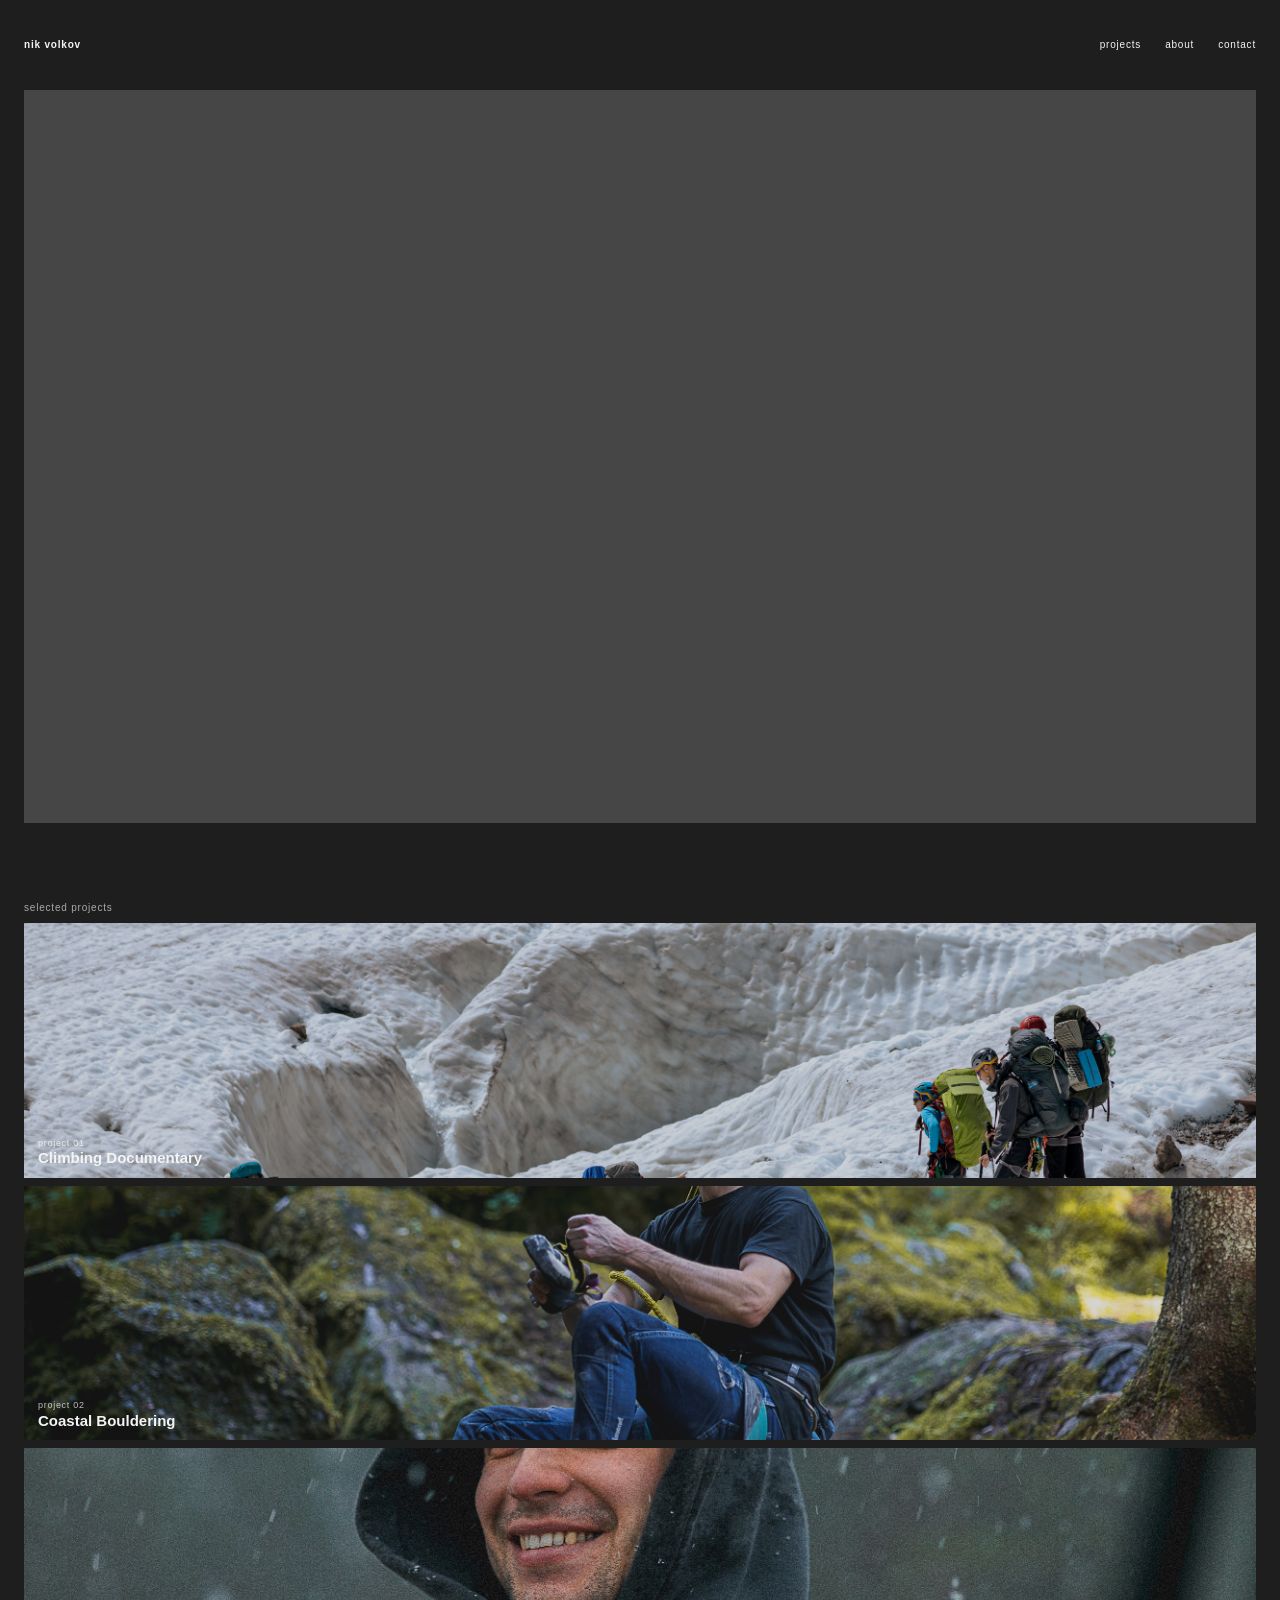
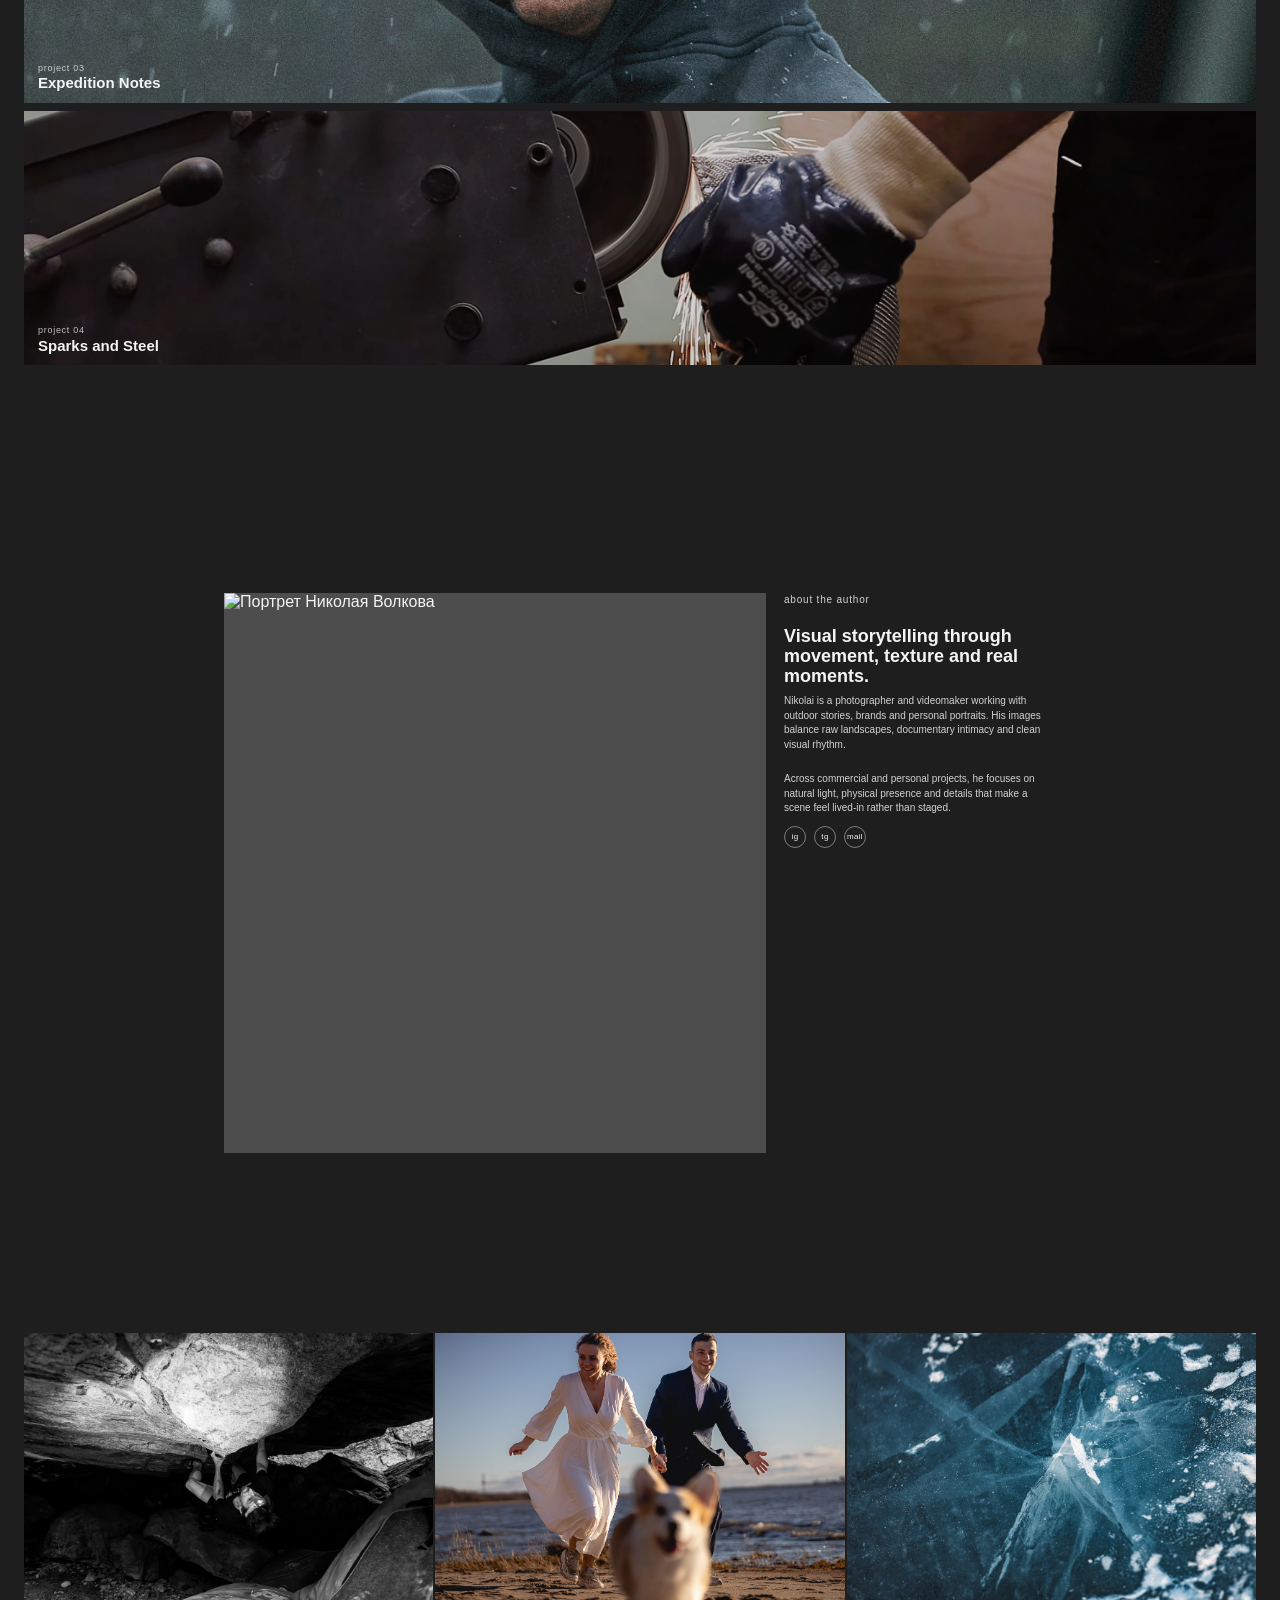
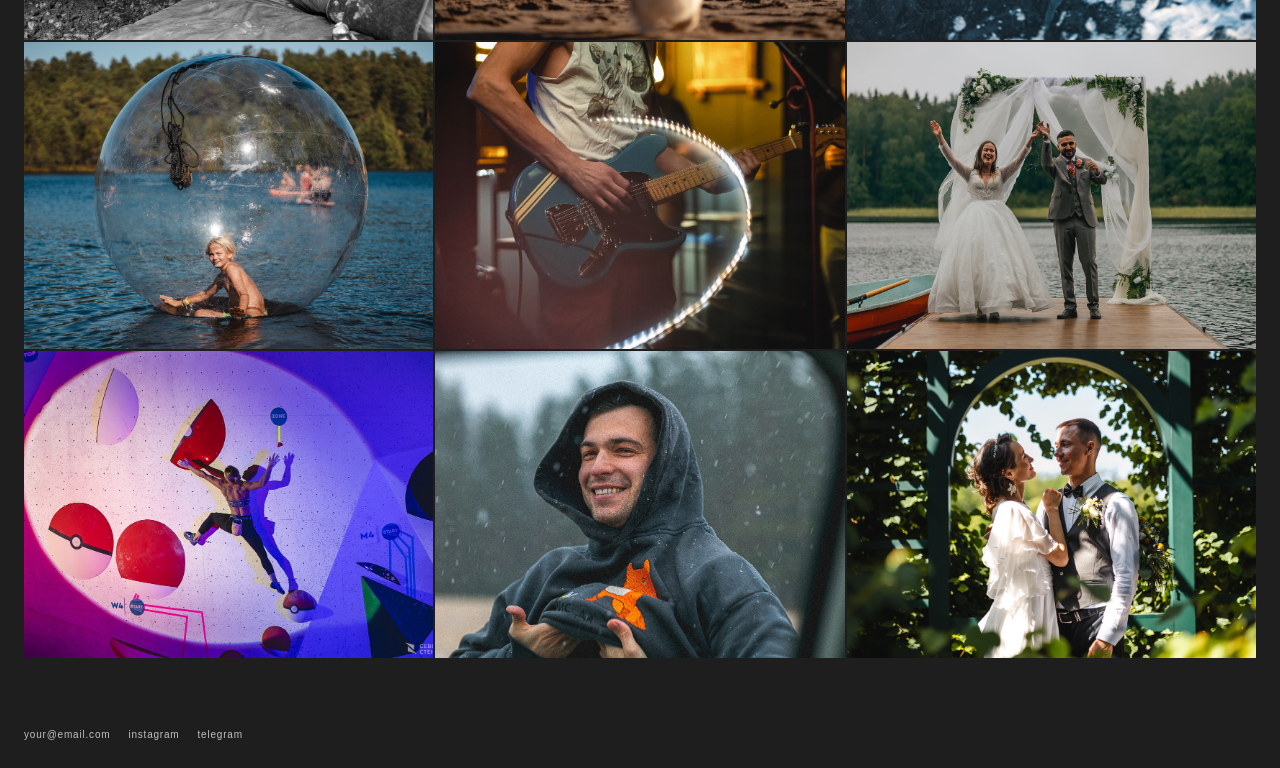
==== index.html @ 36e2b1c6 "new" ====
<!DOCTYPE html>
<html lang="ru">
<head>
  <meta charset="UTF-8">
  <meta name="viewport" content="width=device-width, initial-scale=1.0">
  <title>Nikolai Volkov Portfolio</title>
  <link rel="stylesheet" href="style.css">
</head>
<body class="home-page">
  <!--
    Шапка главной страницы.
    Здесь находится имя автора, которое работает как ссылка на текущую страницу,
    и простая навигация по основным секциям главной.
  -->
  <header class="site-header">
    <a class="brand" href="index.html">nik volkov</a>
    <nav class="site-nav" aria-label="Основная навигация">
      <a href="#projects">projects</a>
      <a href="#about">about</a>
      <a href="#contact">contact</a>
    </nav>
  </header>

  <!--
    Основной контент страницы.
    Эта страница повторяет композицию Portfolio 1 из макета Figma:
    большой вводный кадр, список проектов, блок about и нижняя сетка.
  -->
  <main class="page">
    <!--
      Верхний hero-блок.
      Это главный визуальный акцент страницы: большое изображение задаёт настроение
      и сразу показывает стиль автора без дополнительного текста.
    -->
    <section class="home-hero" aria-label="Главный кадр"> 
      <video class="home-hero__video" autoplay muted loop playsinline>
        <source src="video/hero/test-web.mp4" type="video/mp4">
        Ваш браузер не поддерживает видео в hero-блоке.
      </video>
    </section>

    <!--
      Секция с проектами.
      Каждая карточка здесь играет роль превью проекта и ведёт на отдельную страницу project.html,
      которая соответствует второму экрану Portfolio 2 в макете.
    -->
    <section id="projects" class="project-list" aria-label="Список проектов">
      <!-- Небольшая служебная подпись над списком карточек. -->
      <p class="section-label">selected projects</p>

      <!--
        Карточка проекта №1.
        Внутри: фоновое изображение, короткий технический номер проекта и его название.
      -->
      <a class="project-card" href="project.html">
        <img src="images/1E6A7254.jpg" alt="Climbing Documentary">
        <span class="project-card__meta">project 01</span>
        <span class="project-card__title">Climbing Documentary</span>
      </a>

      <!-- Карточка проекта №2. По структуре такая же, отличается только контентом. -->
      <a class="project-card" href="project.html">
        <img src="images/EOSR5092.jpg" alt="Coastal Bouldering">
        <span class="project-card__meta">project 02</span>
        <span class="project-card__title">Coastal Bouldering</span>
      </a>

      <!-- Карточка проекта №3. -->
      <a class="project-card" href="project.html">
        <img src="images/ZA8A2644.jpg" alt="Expedition Notes">
        <span class="project-card__meta">project 03</span>
        <span class="project-card__title">Expedition Notes</span>
      </a>

      <!-- Карточка проекта №4. -->
      <a class="project-card" href="project.html">
        <img src="images/4.jpg" alt="Sparks and Steel">
        <span class="project-card__meta">project 04</span>
        <span class="project-card__title">Sparks and Steel</span>
      </a>
    </section>

    <!--
      Блок about.
      Здесь слева стоит фотография автора, а справа короткое текстовое описание:
      чем он занимается, какой у него визуальный подход и как можно с ним связаться.
    -->
    <section id="about" class="about-preview">
      <!-- Левая колонка about-блока: портрет автора. -->
      <div class="about-preview__media">
        <img src="images/figma-about.png" alt="Портрет Николая Волкова">
      </div>

      <!-- Правая колонка about-блока: подпись, заголовок, описание и соцссылки. -->
      <div class="about-preview__copy">
        <!-- Маленькая поясняющая подпись над текстом. -->
        <p class="section-label">about the author</p>

        <!-- Основной заголовок блока about. -->
        <h1>Visual storytelling through movement, texture and real moments.</h1>

        <!-- Первый абзац: коротко объясняет специализацию автора. -->
        <p>
          Nikolai is a photographer and videomaker working with outdoor stories,
          brands and personal portraits. His images balance raw landscapes,
          documentary intimacy and clean visual rhythm.
        </p>

        <!-- Второй абзац: раскрывает авторский подход и визуальный характер работ. -->
        <p>
          Across commercial and personal projects, he focuses on natural light,
          physical presence and details that make a scene feel lived-in rather
          than staged.
        </p>

        <!--
          Социальные ссылки.
          Сейчас это компактные кнопки-заглушки, которые можно позже заменить
          на реальные ссылки Instagram, Telegram и почты.
        -->
        <div class="social-links" aria-label="Социальные ссылки">
          <a href="#" aria-label="Instagram">ig</a>
          <a href="#" aria-label="Telegram">tg</a>
          <a href="mailto:your@email.com" aria-label="Email">mail</a>
        </div>
      </div>
    </section>

    <!--
      Нижняя серая сетка-плейсхолдер.
      Она повторяет декоративный блок из макета Portfolio 1.
      Сейчас внутри пустые ячейки, но позже сюда можно поставить реальные работы,
      превью кейсов или любую дополнительную галерею.
    -->
    <section class="placeholder-grid placeholder-grid--home" aria-label="Галерея-заглушка">
      <!-- Внутрь девяти ячеек подставлены случайно выбранные фото из папки photo. -->
      <div class="placeholder-card"><img src="photo/3.jpg" alt="Работа 3"></div>
      <div class="placeholder-card"><img src="photo/7.jpg" alt="Работа 7"></div>
      <div class="placeholder-card"><img src="photo/9.jpg" alt="Работа 9"></div>
      <div class="placeholder-card"><img src="photo/12.jpg" alt="Работа 12"></div>
      <div class="placeholder-card"><img src="photo/14.jpg" alt="Работа 14"></div>
      <div class="placeholder-card"><img src="photo/16.jpg" alt="Работа 16"></div>
      <div class="placeholder-card"><img src="photo/20.jpg" alt="Работа 20"></div>
      <div class="placeholder-card"><img src="photo/22.jpg" alt="Работа 22"></div>
      <div class="placeholder-card"><img src="photo/24.jpg" alt="Работа 24"></div>
    </section>
  </main>

  <!--
    Футер страницы.
    Внизу дублируются контакты, чтобы до них было легко добраться в конце страницы.
  -->
  <footer id="contact" class="site-footer">
    <a href="mailto:your@email.com">your@email.com</a>
    <a href="#">instagram</a>
    <a href="#">telegram</a>
  </footer>
</body>
</html>
---- style.css ----
/* Базовый сброс: единое поведение отступов и размеров на всей странице. */
* {
  margin: 0;
  padding: 0;
  box-sizing: border-box;
}

/* Плавный скролл для внутренних ссылок в навигации. */
html {
  scroll-behavior: smooth;
}

/* Общий фон и базовая типографика, близкие к тёмному макету из Figma. */
body {
  min-height: 100vh;
  background: #1e1e1e;
  color: #f4f4f4;
  font-family: Arial, Helvetica, sans-serif;
}

/* Ссылки по умолчанию не меняют цвет относительно окружения. */
a {
  color: inherit;
  text-decoration: none;
}

/* Изображения и видео ведут себя как блоки и не вылезают из контейнеров. */
img,
video {
  display: block;
  width: 100%;
  max-width: 100%;
}

/* 
  Базовые внешние контейнеры сайта.
  Эти селекторы задают ширину и позиционирование для шапки, основного контента и футера.
  Сейчас им разрешено занимать всю ширину окна (`width: 100%`), поэтому сами по себе
  они уже не ограничивают страницу по ширине.
*/
.site-header,
.page,
.site-footer {
  width: 100%;
  margin: 0;
}

/* Верхняя шапка с компактной навигацией. */
.site-header {
  display: flex;
  align-items: center;
  justify-content: space-between;
  padding: 40px 24px 0; /* отступ сверху страницы - 1 */
}

/* Мелкая служебная типографика, как на макете. */
.brand,
.site-nav a,
.section-label,
.site-footer a {
  font-size: 10px;
  line-height: 1;
  letter-spacing: 0.08em;
  text-transform: lowercase;
}

/* Имя автора немного заметнее остальных подписей. */
.brand {
  font-weight: 700;
}

/* Горизонтальный ряд ссылок в шапке. */
.site-nav {
  display: flex;
  align-items: center;
  gap: 24px;
}

/* 
  Общий контейнер контента внутри страницы.
  Важно: здесь стоят боковые отступы `24px`, поэтому даже при ширине 100%
  содержимое никогда не будет касаться самого края экрана.
*/
.page {
  padding: 40px 24px 72px; /* отступ сверху страницы - 2 */
}

/* Служебные подписи разделов. */
.section-label {
  margin-bottom: 10px;
  color: rgba(255, 255, 255, 0.62);
}

/* 
  Ключевое ограничение главной страницы Portfolio 1.
  Этот блок делает композицию узкой и сдвинутой влево:
  - `max-width: 640px` не даёт контенту стать шире 640 пикселей;
  - `margin-left: 24px` оставляет фиксированный отступ слева;
  - `margin-right: auto` не даёт блоку центрироваться, а прижимает его к левому краю.
  Именно из-за этого правила изображения на главной не растягиваются на весь экран.
*/

/* 
  Верхний hero-блок главной страницы.
  Он не задаёт абсолютную ширину сам по себе, а просто занимает всю доступную ширину
  своего родителя `.home-page .page`. Поэтому если родитель узкий, то и hero тоже узкий.
*/
.home-hero {
  aspect-ratio: 1.68 / 1;
  overflow: hidden;
  background: #464646;
}

/* 
  Медиа внутри hero.
  `height: 100%` и `object-fit: cover` заставляют изображение или видео
  заполнить весь hero-блок без искажения пропорций.
*/
.home-hero img,
.home-hero__video {
  height: 100%;
  object-fit: cover;
}

/* Секция с карточками проектов. */
.project-list {
  margin-top: 80px; /*отступ перед проектами*/
}

/* 
  Карточка проекта в списке.
  Она также занимает всю доступную ширину родителя `.project-list`,
  но эта ширина снова ограничена контейнером `.home-page .page`.
*/
.project-card {
  position: relative;
  display: block;
  aspect-ratio: 2.42 / 0.5;
  overflow: hidden;
  background: #4d4d4d;
}

/* Расстояние между карточками повторяет плотный ритм макета. */
.project-card + .project-card {
  margin-top: 8px;
}

/* Кадр проекта слегка затемняется, чтобы подписи читались поверх. */
.project-card img {
  height: 100%;
  object-fit: cover;
  filter: brightness(0.84);
}

/* Небольшая служебная подпись в карточке. */
.project-card__meta {
  position: absolute;
  left: 14px;
  bottom: 30px;
  font-size: 9px;
  letter-spacing: 0.08em;
  text-transform: lowercase;
  color: rgba(255, 255, 255, 0.72);
}

/* Название проекта на карточке. */
.project-card__title {
  position: absolute;
  left: 14px;
  bottom: 12px;
  font-size: 15px;
  line-height: 1.05;
  font-weight: 700;
}

/* 
  About-блок на главной.
  Здесь ширина ограничена ещё сильнее: `width: min(100%, 470px)`.
  Это значит, что блок никогда не станет шире 470 пикселей, даже если экран большой.
*/
.about-preview {
  width: min(100%, 1470px);
  margin-top: 48px; /* отступ сверху */
  display: grid;
  grid-template-columns: 542px minmax(0, 1fr);
  gap: 18px;  /* отступ справа от фото */
  align-items: start;
  padding-top: 180px;
  padding-bottom: 180px;
  padding-left: 200px;
  padding-right: 200px;
}

/* Контейнер с портретом автора. */
.about-preview__media {
  width: 542px;
  height: 560px;
  object-fit: cover;
  aspect-ratio: 0.82 / 1;
  overflow: hidden;
  background: #4d4d4d;
}

/* Портрет автора внутри блока about. */
.about-preview__media img {
  height: 100%;
  object-fit: cover;
}

/* Правая колонка текста about. */
.about-preview__copy {
  display: grid;
  gap: 8px;
}

/* Основной заголовок на главной. */
.about-preview__copy h1,
.project-hero__title h1 {
  font-size: 18px;
  line-height: 1.12;
  font-weight: 700;
}

/* Обычный текст на главной и на странице проекта. */
.about-preview__copy p,
.project-hero__text p {
  font-size: 10px;
  line-height: 1.45;
  color: rgba(255, 255, 255, 0.8);
}

/* Отступ между соседними абзацами. */
.project-hero__text p + p,
.about-preview__copy p + p {
  margin-top: 12px;
}

/* Круглые ссылки на соцсети в about-блоке. */
.social-links {
  display: flex;
  gap: 8px;
  margin-top: 2px;
}

/* Внешний вид маленьких соцкнопок. */
.social-links a {
  width: 22px;
  height: 22px;
  border: 1px solid rgba(255, 255, 255, 0.42);
  border-radius: 50%;
  display: grid;
  place-items: center;
  font-size: 8px;
  letter-spacing: 0.04em;
}

/* Общая сетка серых плейсхолдеров. */
.placeholder-grid {
  display: grid;
  grid-template-columns: repeat(3, minmax(0, 1fr));
  gap: 2px;
}


/* 
  Сами карточки нижней сетки.
  Теперь у всех ячеек одна и та же пропорция, чтобы вставленные фото выглядели ровно и одинаково.
*/
.placeholder-card {
  aspect-ratio: 4 / 3;
  overflow: hidden;
  background: #6a6a6a;
}

/* 
  Фото внутри нижней сетки.
  Изображение полностью заполняет ячейку и подрезается одинаково во всех карточках.
*/
.placeholder-card img {
  width: 100%;
  height: 100%;
  object-fit: cover;
}

/* 
  Ограничение для второй страницы проекта.
  Здесь контент может быть шире, чем на главной, но всё равно не бесконечно широкий:
  максимум 1120 пикселей.
*/
.project-page .page {
  max-width: 1120px;
}

/* Ведущий блок проекта на второй странице. */
.project-hero {
  display: grid;
}

/* Широкий hero-кадр проекта. */
.project-hero__media {
  position: relative;
  aspect-ratio: 1.54 / 1;
  overflow: hidden;
  background: #4d4d4d;
}

/* Кадр проекта занимает весь контейнер. */
.project-hero__media img {
  height: 100%;
  object-fit: cover;
}

/* Кнопка play поверх кадра. */
.play-button {
  position: absolute;
  inset: 50% auto auto 50%;
  transform: translate(-50%, -50%);
  width: 58px;
  height: 58px;
  border: 1px solid rgba(255, 255, 255, 0.72);
  border-radius: 50%;
  background: rgba(0, 0, 0, 0.32);
  display: grid;
  place-items: center;
  cursor: pointer;
}

/* Иконка play рисуется CSS-границами. */
.play-icon {
  width: 0;
  height: 0;
  margin-left: 4px;
  border-top: 10px solid transparent;
  border-bottom: 10px solid transparent;
  border-left: 15px solid #fff;
}

/* Текстовый блок под изображением на странице проекта. */
.project-hero__copy {
  margin-top: 18px;
  display: grid;
  grid-template-columns: minmax(190px, 0.7fr) minmax(260px, 1fr);
  gap: 28px;
}

/* Мелкая подпись над названием проекта. */
.eyebrow {
  margin-bottom: 6px;
  font-size: 9px;
  line-height: 1.3;
  color: rgba(255, 255, 255, 0.62);
}

/* Нижняя сетка на странице проекта повторяет правый экран из макета. */
.placeholder-grid--project {
  margin-top: 78px;
}

/* Футер с контактами. */
.site-footer {
  padding: 0 24px 28px;
  display: flex;
  gap: 18px;
  justify-content: flex-start;
  color: rgba(255, 255, 255, 0.72);
}

/* Планшетная адаптация: делаем главную и project более вертикальными. */
@media (max-width: 900px) {
  .home-page .page,
  .project-page .page {
    max-width: none;
    margin-left: auto;
  }

  .about-preview,
  .project-hero__copy {
    grid-template-columns: 1fr;
    width: 100%;
  }
}

/* Мобильная адаптация: компактная шапка и более простые сетки. */
@media (max-width: 640px) {
  .site-header {
    flex-direction: column;
    align-items: flex-start;
    gap: 14px;
  }

  .site-nav {
    flex-wrap: wrap;
    gap: 12px 18px;
  }

  .page {
    padding-top: 20px;
  }

  .placeholder-grid {
    grid-template-columns: repeat(2, minmax(0, 1fr));
  }

  .site-footer {
    flex-wrap: wrap;
  }
}
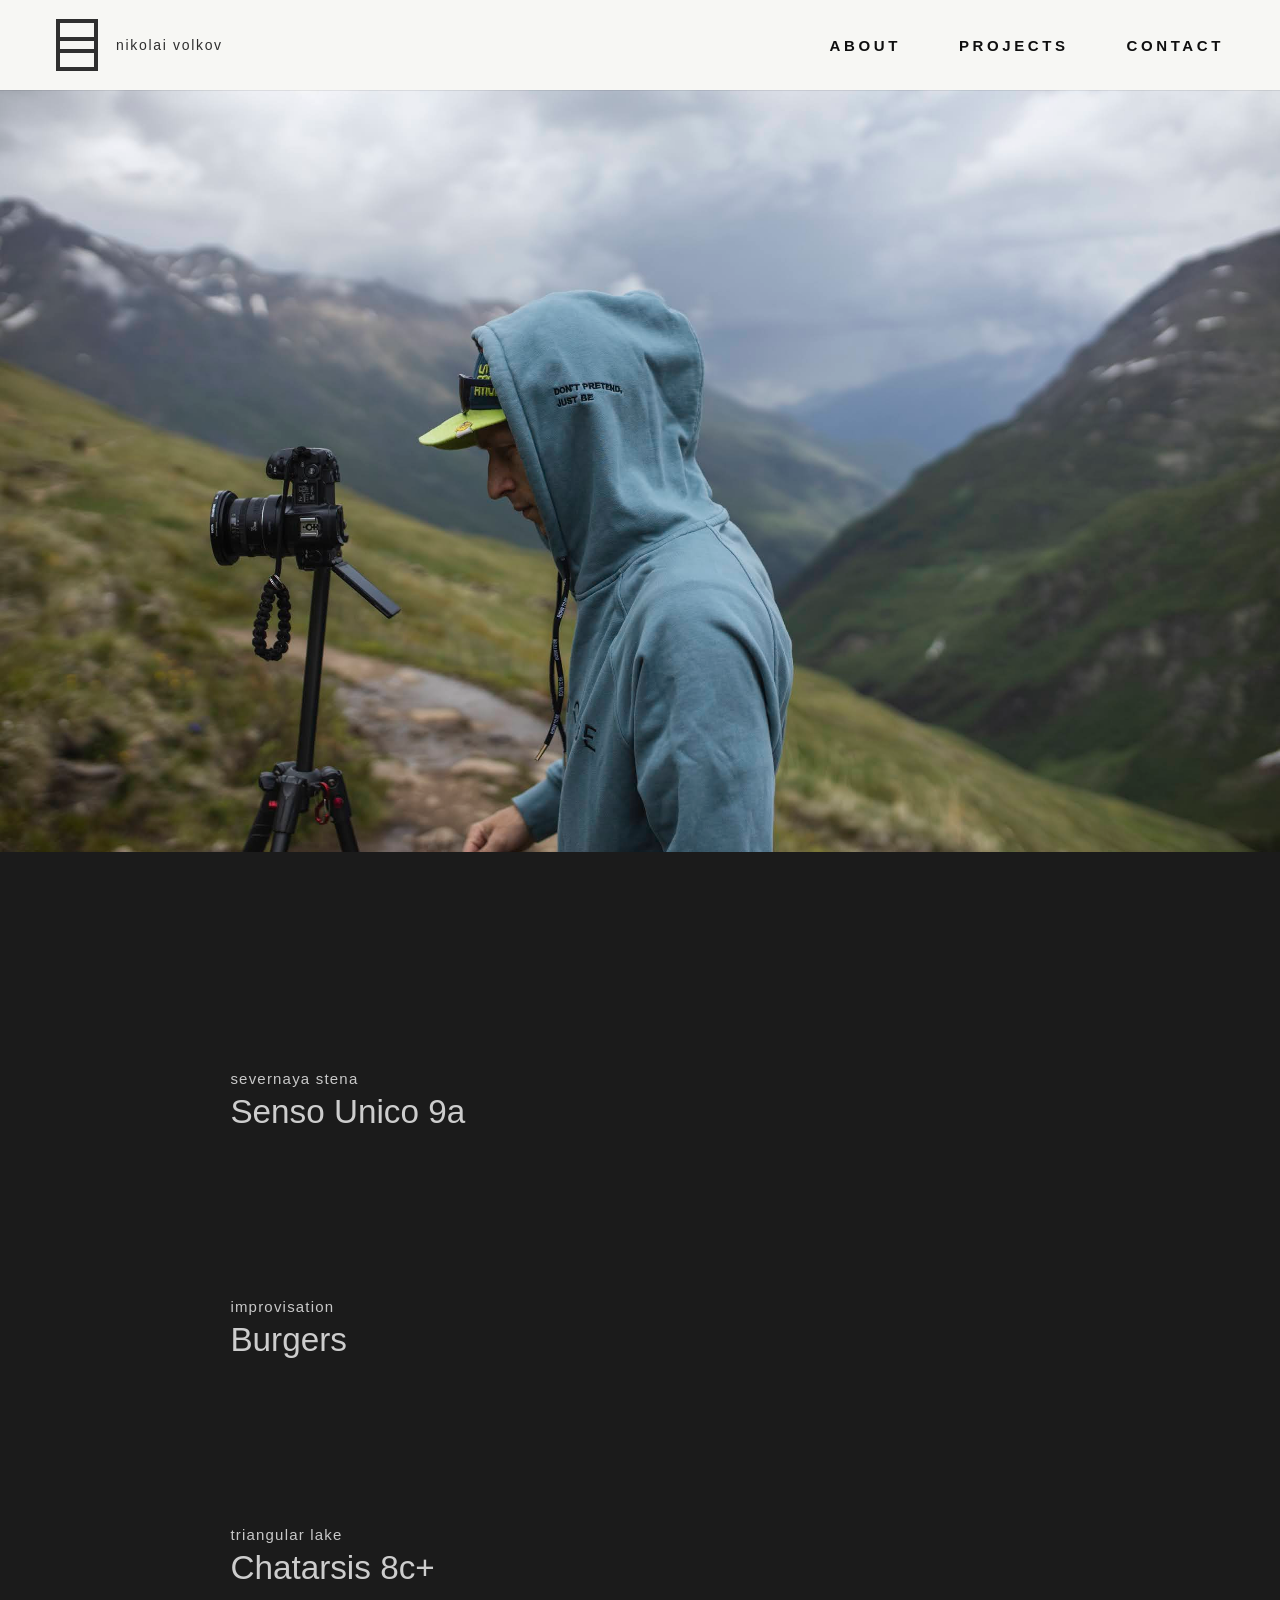
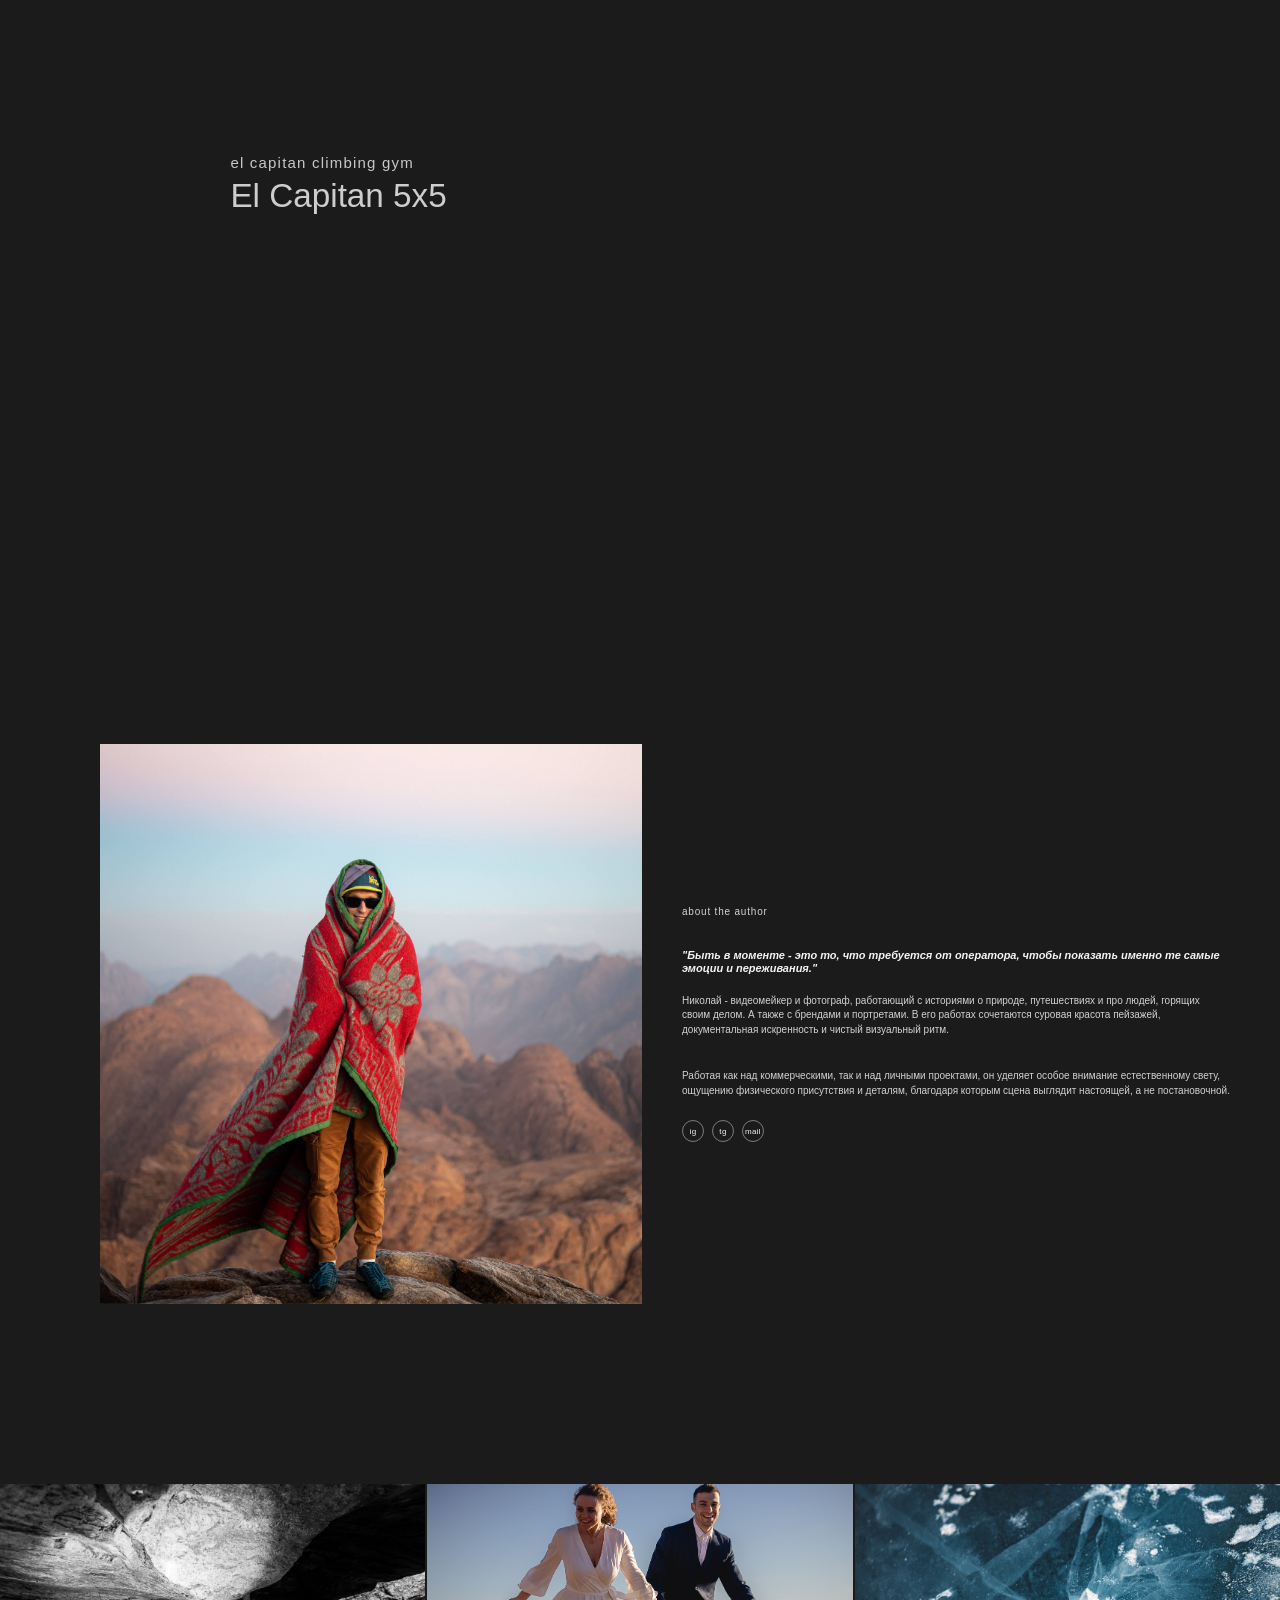
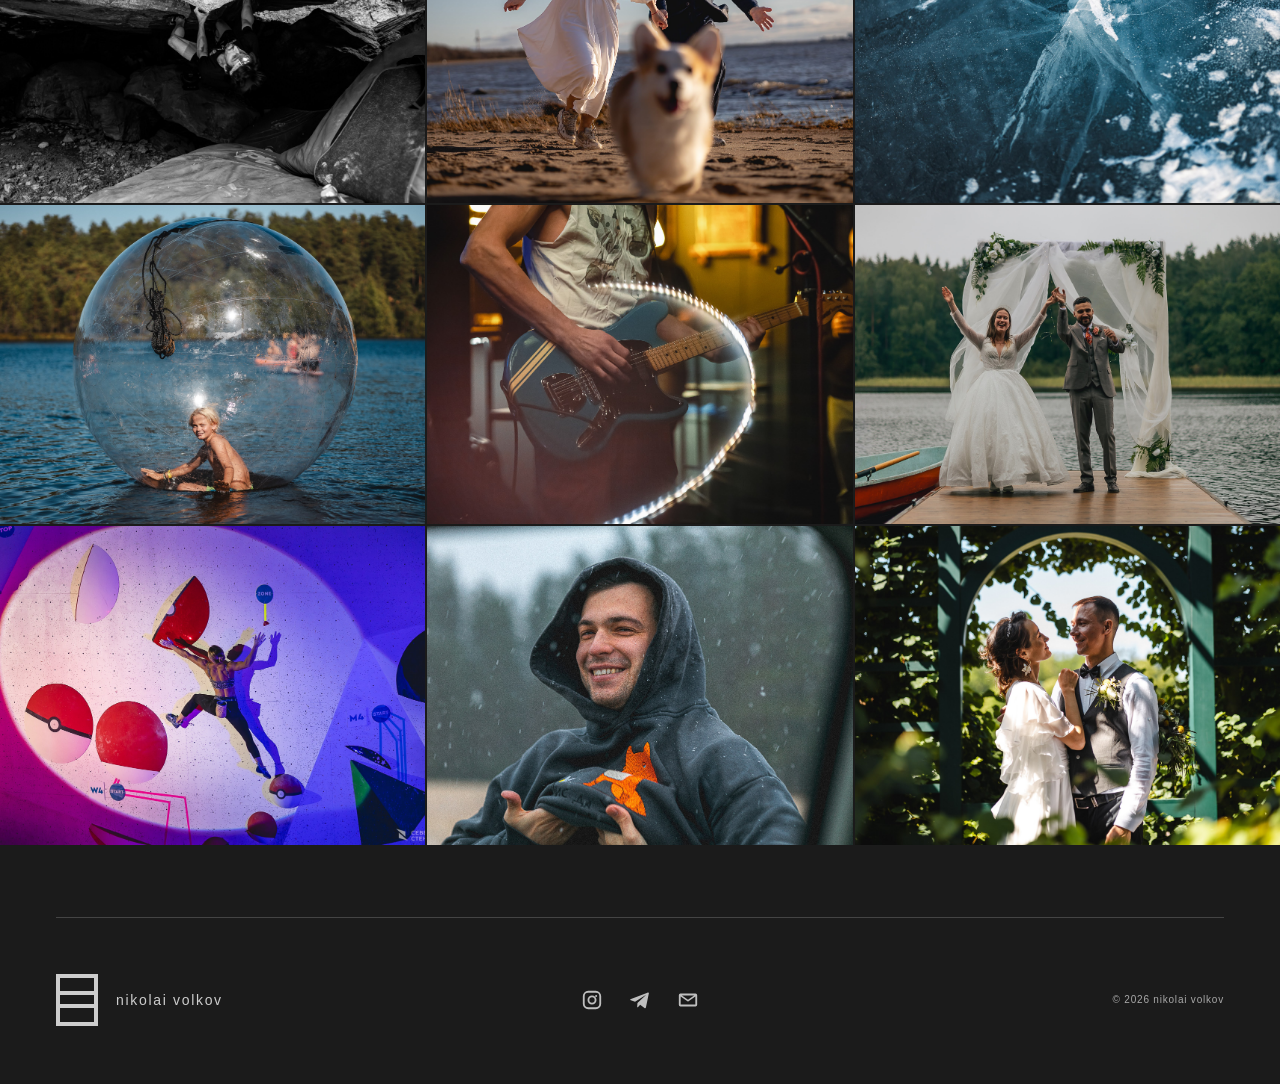
==== commit e9b7415c: "Set index as homepage" ====
--- a/index.html
+++ b/index.html
@@ -13,10 +13,10 @@
     и простая навигация по основным секциям главной.
   -->
   <header class="site-header">
-    <a class="brand" href="index.html">nik volkov</a>
-    <nav class="site-nav" aria-label="Основная навигация">
+    <a class="brand" href="home-page.html">nikolai volkov</a>
+    <nav class="site-nav" aria-label=" навигация">
+      <a href="#about">about</a>
       <a href="#projects">projects</a>
-      <a href="#about">about</a>
       <a href="#contact">contact</a>
     </nav>
   </header>
@@ -29,55 +29,18 @@
   <main class="page">
     <!--
       Верхний hero-блок.
-      Это главный визуальный акцент страницы: большое изображение задаёт настроение
-      и сразу показывает стиль автора без дополнительного текста.
-    -->
-    <section class="home-hero" aria-label="Главный кадр"> 
-      <video class="home-hero__video" autoplay muted loop playsinline>
-        <source src="video/hero/test-web.mp4" type="video/mp4">
-        Ваш браузер не поддерживает видео в hero-блоке.
-      </video>
+    -->
+    <section class="home-hero" aria-label="Главный кадр">
+      <img src="images/0N3A1905.jpg" alt="Главный кадр портфолио">
     </section>
 
     <!--
       Секция с проектами.
-      Каждая карточка здесь играет роль превью проекта и ведёт на отдельную страницу project.html,
-      которая соответствует второму экрану Portfolio 2 в макете.
-    -->
-    <section id="projects" class="project-list" aria-label="Список проектов">
-      <!-- Небольшая служебная подпись над списком карточек. -->
-      <p class="section-label">selected projects</p>
-
-      <!--
-        Карточка проекта №1.
-        Внутри: фоновое изображение, короткий технический номер проекта и его название.
-      -->
-      <a class="project-card" href="project.html">
-        <img src="images/1E6A7254.jpg" alt="Climbing Documentary">
-        <span class="project-card__meta">project 01</span>
-        <span class="project-card__title">Climbing Documentary</span>
-      </a>
-
-      <!-- Карточка проекта №2. По структуре такая же, отличается только контентом. -->
-      <a class="project-card" href="project.html">
-        <img src="images/EOSR5092.jpg" alt="Coastal Bouldering">
-        <span class="project-card__meta">project 02</span>
-        <span class="project-card__title">Coastal Bouldering</span>
-      </a>
-
-      <!-- Карточка проекта №3. -->
-      <a class="project-card" href="project.html">
-        <img src="images/ZA8A2644.jpg" alt="Expedition Notes">
-        <span class="project-card__meta">project 03</span>
-        <span class="project-card__title">Expedition Notes</span>
-      </a>
-
-      <!-- Карточка проекта №4. -->
-      <a class="project-card" href="project.html">
-        <img src="images/4.jpg" alt="Sparks and Steel">
-        <span class="project-card__meta">project 04</span>
-        <span class="project-card__title">Sparks and Steel</span>
-      </a>
+      Каждая карточка здесь играет роль превью проекта и ведёт на общий шаблон project-page.html
+      с нужным id проекта в адресе.
+    -->
+    <section id="projects" class="project-list" aria-label="Список проектов" data-projects-scroll>
+      <div class="project-backdrops" aria-hidden="true" data-project-backdrops></div>
     </section>
 
     <!--
@@ -97,20 +60,19 @@
         <p class="section-label">about the author</p>
 
         <!-- Основной заголовок блока about. -->
-        <h1>Visual storytelling through movement, texture and real moments.</h1>
+        <h1>"Быть в моменте - это то, что требуется от оператора, чтобы показать именно те самые эмоции и переживания." </h1>
 
         <!-- Первый абзац: коротко объясняет специализацию автора. -->
         <p>
-          Nikolai is a photographer and videomaker working with outdoor stories,
-          brands and personal portraits. His images balance raw landscapes,
-          documentary intimacy and clean visual rhythm.
+          Николай - видеомейкер и фотограф, работающий с историями о природе, путешествиях и про людей, горящих своим делом. 
+          А также с брендами и портретами. 
+          В его работах сочетаются суровая красота пейзажей, документальная искренность и чистый визуальный ритм. 
         </p>
 
         <!-- Второй абзац: раскрывает авторский подход и визуальный характер работ. -->
         <p>
-          Across commercial and personal projects, he focuses on natural light,
-          physical presence and details that make a scene feel lived-in rather
-          than staged.
+          Работая как над коммерческими, так и над личными проектами, он уделяет особое внимание естественному свету, 
+          ощущению физического присутствия и деталям, благодаря которым сцена выглядит настоящей, а не постановочной.
         </p>
 
         <!--
@@ -119,9 +81,9 @@
           на реальные ссылки Instagram, Telegram и почты.
         -->
         <div class="social-links" aria-label="Социальные ссылки">
-          <a href="#" aria-label="Instagram">ig</a>
-          <a href="#" aria-label="Telegram">tg</a>
-          <a href="mailto:your@email.com" aria-label="Email">mail</a>
+          <a href="https://www.instagram.com/n.i.k.volkov?stkn=MWkydDV0azQ2YnQwbg%3D%3D&utm_source=qr" aria-label="Instagram">ig</a>
+          <a href="https://t.me/nk_volkov" aria-label="Telegram">tg</a>
+          <a href="mailto:electiomagna@gmail.com" aria-label="Email">mail</a>
         </div>
       </div>
     </section>
@@ -151,9 +113,107 @@
     Внизу дублируются контакты, чтобы до них было легко добраться в конце страницы.
   -->
   <footer id="contact" class="site-footer">
-    <a href="mailto:your@email.com">your@email.com</a>
-    <a href="#">instagram</a>
-    <a href="#">telegram</a>
+    <a class="footer-brand" href="home-page.html">nikolai volkov</a>
+    <nav class="footer-links" aria-label="Контакты">
+      <a href="https://www.instagram.com/n.i.k.volkov?stkn=MWkydDV0azQ2YnQwbg%3D%3D&utm_source=qr" aria-label="Instagram">
+        <svg viewBox="0 0 24 24" aria-hidden="true">
+          <path d="M7.8 2h8.4A5.8 5.8 0 0 1 22 7.8v8.4a5.8 5.8 0 0 1-5.8 5.8H7.8A5.8 5.8 0 0 1 2 16.2V7.8A5.8 5.8 0 0 1 7.8 2Zm0 2A3.8 3.8 0 0 0 4 7.8v8.4A3.8 3.8 0 0 0 7.8 20h8.4a3.8 3.8 0 0 0 3.8-3.8V7.8A3.8 3.8 0 0 0 16.2 4H7.8Zm8.7 2.5a1.1 1.1 0 1 1 0 2.2 1.1 1.1 0 0 1 0-2.2ZM12 7.1a4.9 4.9 0 1 1 0 9.8 4.9 4.9 0 0 1 0-9.8Zm0 2a2.9 2.9 0 1 0 0 5.8 2.9 2.9 0 0 0 0-5.8Z"/>
+        </svg>
+      </a>
+      <a href="https://t.me/nk_volkov" aria-label="Telegram">
+        <svg viewBox="0 0 24 24" aria-hidden="true">
+          <path d="M21.8 4.2 18.5 20c-.2 1-.8 1.2-1.6.8l-4.7-3.5-2.3 2.2c-.3.3-.5.5-1 .5l.3-4.8 8.8-8c.4-.3-.1-.5-.6-.2L6.6 13.8 2 12.4c-1-.3-1-1 .2-1.5L20.1 4c.8-.3 1.6.2 1.7.2Z"/>
+        </svg>
+      </a>
+      <a href="mailto:electiomagna@gmail.com" aria-label="Email">
+        <svg viewBox="0 0 24 24" aria-hidden="true">
+          <path d="M3.8 5h16.4A1.8 1.8 0 0 1 22 6.8v10.4a1.8 1.8 0 0 1-1.8 1.8H3.8A1.8 1.8 0 0 1 2 17.2V6.8A1.8 1.8 0 0 1 3.8 5Zm.2 3.2v8.6c0 .1.1.2.2.2h15.6c.1 0 .2-.1.2-.2V8.2l-7.4 5.2a1 1 0 0 1-1.2 0L4 8.2Zm1.3-1.2 6.7 4.7L18.7 7H5.3Z"/>
+        </svg>
+      </a>
+    </nav>
+    <p class="footer-copy">© 2026 nikolai volkov</p>
   </footer>
+
+  <script src="projects-data.js"></script>
+  <script>
+    (() => {
+      const projects = document.querySelector("[data-projects-scroll]");
+      if (!projects) return;
+
+      const backdropsContainer = projects.querySelector("[data-project-backdrops]");
+      const projectCards = portfolioProjects
+        .map((project) => `
+          <a class="project-card" href="project-page.html?id=${project.id}">
+            <img src="${project.preview}" alt="${project.title}">
+            <span class="project-card__meta">${project.meta}</span>
+            <span class="project-card__title">${project.title}</span>
+          </a>
+        `)
+        .join("");
+
+      backdropsContainer.innerHTML = portfolioProjects
+        .map((project) => `<img class="project-backdrop" src="${project.preview}" alt="">`)
+        .join("");
+      projects.insertAdjacentHTML("beforeend", projectCards);
+
+      const cards = [...projects.querySelectorAll(".project-card")];
+      const backdrops = [...projects.querySelectorAll(".project-backdrop")];
+      let activeIndex = -1;
+
+      const setActiveProject = (index) => {
+        if (index === activeIndex) return;
+        activeIndex = index;
+        cards.forEach((card, cardIndex) => {
+          card.classList.toggle("is-active", cardIndex === index);
+        });
+        backdrops.forEach((backdrop, backdropIndex) => {
+          backdrop.classList.toggle("is-active", backdropIndex === index);
+        });
+      };
+
+      const updateActiveProject = () => {
+        const sectionRect = projects.getBoundingClientRect();
+        const headerHeight = document.querySelector(".site-header")?.offsetHeight || 0;
+        const activationLine = headerHeight + (window.innerHeight - headerHeight) * 0.72;
+
+        projects.classList.toggle(
+          "is-in-view",
+          sectionRect.top <= activationLine && sectionRect.bottom >= headerHeight
+        );
+
+        let nearestIndex = -1;
+        let nearestDistance = Infinity;
+
+        cards.forEach((card, index) => {
+          const cardRect = card.getBoundingClientRect();
+          const cardCenter = cardRect.top + cardRect.height / 2;
+          const distance = Math.abs(cardCenter - activationLine);
+
+          if (distance < nearestDistance) {
+            nearestDistance = distance;
+            nearestIndex = index;
+          }
+        });
+
+        const firstCardRect = cards[0]?.getBoundingClientRect();
+        if (firstCardRect && firstCardRect.top > activationLine) {
+          nearestIndex = -1;
+        }
+
+        setActiveProject(nearestIndex);
+      };
+
+      cards.forEach((card, index) => {
+        card.addEventListener("mouseenter", () => setActiveProject(index));
+        card.addEventListener("focus", () => setActiveProject(index));
+        card.addEventListener("mouseleave", updateActiveProject);
+        card.addEventListener("blur", updateActiveProject);
+      });
+
+      updateActiveProject();
+      window.addEventListener("scroll", updateActiveProject, { passive: true });
+      window.addEventListener("resize", updateActiveProject);
+    })();
+  </script>
 </body>
 </html>
--- a/style.css
+++ b/style.css
@@ -10,12 +10,17 @@
   scroll-behavior: smooth;
 }
 
+:root {
+  --header-height: 90px;
+}
+
 /* Общий фон и базовая типографика, близкие к тёмному макету из Figma. */
 body {
   min-height: 100vh;
-  background: #1e1e1e;
+  padding-top: var(--header-height);
+  background: #1b1b1b;
   color: #f4f4f4;
-  font-family: Arial, Helvetica, sans-serif;
+  font-family: "Koulen", Arial, Helvetica, sans-serif;
 }
 
 /* Ссылки по умолчанию не меняют цвет относительно окружения. */
@@ -45,35 +50,79 @@
   margin: 0;
 }
 
-/* Верхняя шапка с компактной навигацией. */
+/* Фиксированная светлая шапка в стиле референса. */
 .site-header {
+  position: fixed;
+  top: 0;
+  left: 0;
+  z-index: 100;
   display: flex;
   align-items: center;
   justify-content: space-between;
-  padding: 40px 24px 0; /* отступ сверху страницы - 1 */
+  min-height: var(--header-height);
+  padding: 0 56px;
+  background: #f7f7f4;
+  color: #111111;
+  font-family: "Hey November", Arial, Helvetica, sans-serif;
+  box-shadow: 0 1px 0 rgba(0, 0, 0, 0.08);
 }
 
 /* Мелкая служебная типографика, как на макете. */
 .brand,
 .site-nav a,
 .section-label,
-.site-footer a {
+.site-footer a,
+.footer-copy {
   font-size: 10px;
   line-height: 1;
   letter-spacing: 0.08em;
   text-transform: lowercase;
 }
 
-/* Имя автора немного заметнее остальных подписей. */
+/* Имя автора на главное вверху слева. */
+.brand,
+.footer-brand {
+  display: inline-flex;
+  align-items: center;
+  gap: 18px;
+  font-size: 14px;
+  font-family: "Hey November", Arial, Helvetica, sans-serif;
+  font-weight: 400;
+  line-height: 1;
+  letter-spacing: 0.12em;
+  font-style: normal;
+  text-transform: lowercase;
+  margin-left: 0;
+}
+
 .brand {
-  font-weight: 700;
+  color: #2f2f2f;
+}
+
+.brand::before,
+.footer-brand::before {
+  content: "";
+  width: 34px;
+  height: 44px;
+  border: 4px solid currentColor;
+  background:
+    linear-gradient(currentColor, currentColor) 50% 34% / 100% 4px no-repeat,
+    linear-gradient(currentColor, currentColor) 50% 66% / 100% 4px no-repeat;
 }
 
 /* Горизонтальный ряд ссылок в шапке. */
 .site-nav {
   display: flex;
   align-items: center;
-  gap: 24px;
+  gap: 58px;
+}
+
+.site-nav a {
+  font-size: 15px;
+  font-weight: 800;
+  letter-spacing: 0.24em;
+  text-transform: uppercase; /* шрифт заглавными */
+  color: #0f0f0f;
 }
 
 /* 
@@ -82,7 +131,7 @@
   содержимое никогда не будет касаться самого края экрана.
 */
 .page {
-  padding: 40px 24px 72px; /* отступ сверху страницы - 2 */
+  padding: 0 0 72px;
 }
 
 /* Служебные подписи разделов. */
@@ -106,9 +155,11 @@
   своего родителя `.home-page .page`. Поэтому если родитель узкий, то и hero тоже узкий.
 */
 .home-hero {
+  position: relative;
+  z-index: 2;
   aspect-ratio: 1.68 / 1;
   overflow: hidden;
-  background: #464646;
+  background: #1b1b1b;
 }
 
 /* 
@@ -122,55 +173,158 @@
   object-fit: cover;
 }
 
-/* Секция с карточками проектов. */
+/* Секция с проектами в формате scroll-списка со sticky-кадрами. */
 .project-list {
-  margin-top: 80px; /*отступ перед проектами*/
-}
-
-/* 
-  Карточка проекта в списке.
-  Она также занимает всю доступную ширину родителя `.project-list`,
-  но эта ширина снова ограничена контейнером `.home-page .page`.
+  --project-text-offset: 200px;
+  --project-side-offset: clamp(110px, 18vw, 340px);
+  position: relative;
+  z-index: 1;
+  min-height: auto;
+  margin-top: 0px; /* отступ между hero и project*/
+  padding: var(--project-text-offset) 0 152px var(--project-side-offset);
+  overflow: visible;
+  background: #1b1b1b;
+  isolation: isolate;
+}
+
+.project-backdrops {
+  position: fixed;
+  top: var(--header-height);
+  left: 0;
+  width: 100vw;
+  height: calc(100vh - var(--header-height));
+  margin-left: 0;
+  margin-top: 0;
+  margin-bottom: 0;
+  overflow: hidden;
+  z-index: 0;
+  pointer-events: none;
+}
+
+.project-backdrop {
+  position: absolute;
+  inset: 0;
+  height: 100%;
+  object-fit: cover;
+  opacity: 0;
+  filter: brightness(0.68);
+  pointer-events: none;
+  transition: opacity 650ms ease;
+}
+
+.project-backdrop.is-active {
+  opacity: 0;
+}
+
+.project-list:has(> .project-card:nth-of-type(1):hover) .project-backdrop:nth-child(1),
+.project-list:has(> .project-card:nth-of-type(1):focus-visible) .project-backdrop:nth-child(1),
+.project-list:has(> .project-card:nth-of-type(2):hover) .project-backdrop:nth-child(2),
+.project-list:has(> .project-card:nth-of-type(2):focus-visible) .project-backdrop:nth-child(2),
+.project-list:has(> .project-card:nth-of-type(3):hover) .project-backdrop:nth-child(3),
+.project-list:has(> .project-card:nth-of-type(3):focus-visible) .project-backdrop:nth-child(3),
+.project-list:has(> .project-card:nth-of-type(4):hover) .project-backdrop:nth-child(4),
+.project-list:has(> .project-card:nth-of-type(4):focus-visible) .project-backdrop:nth-child(4) {
+  opacity: 1;
+}
+
+.project-list > .section-label {
+  position: relative;
+  margin-top: 54vh;
+  z-index: 2;
+}
+
+/* 
+  Проект в списке.
+  Сам текст остаётся кликабельным, а изображение меняется в sticky-слое по скроллу.
 */
 .project-card {
   position: relative;
   display: block;
-  aspect-ratio: 2.42 / 0.5;
-  overflow: hidden;
-  background: #4d4d4d;
-}
-
-/* Расстояние между карточками повторяет плотный ритм макета. */
+  width: 100vw;
+  margin-left: calc(-1 * var(--project-side-offset));
+  padding: 18px 0 150px var(--project-side-offset);
+  overflow: visible;
+  background: transparent;
+}
+
+.project-card::before {
+  content: "";
+  position: absolute;
+  inset: 0 0 -180px;
+  z-index: 1;
+}
+
+/* Расстояние между строками списка повторяет спокойный ритм референса. */
 .project-card + .project-card {
-  margin-top: 8px;
-}
-
-/* Кадр проекта слегка затемняется, чтобы подписи читались поверх. */
+  margin-top: 0;
+}
+
+/* Изображения внутри ссылок остаются в разметке, но фон теперь управляется sticky-слоем. */
 .project-card img {
-  height: 100%;
-  object-fit: cover;
-  filter: brightness(0.84);
-}
-
-/* Небольшая служебная подпись в карточке. */
+  display: none;
+}
+
+/* Небольшая служебная подпись над названием проекта. */
 .project-card__meta {
-  position: absolute;
-  left: 14px;
-  bottom: 30px;
-  font-size: 9px;
+  position: relative;
+  display: block;
+  margin-bottom: 8px;
+  font-size: 15px;
   letter-spacing: 0.08em;
   text-transform: lowercase;
-  color: rgba(255, 255, 255, 0.72);
-}
-
-/* Название проекта на карточке. */
+  color: rgba(255, 255, 255, 0.76);
+  transition: color 220ms ease, opacity 220ms ease;
+  z-index: 2;
+}
+
+/* Название проекта крупнее и смещено правее, как в референсе. */
 .project-card__title {
+  position: relative;
+  display: inline-block;
+  font-size: clamp(28px, 2.6vw, 55px);
+  line-height: 1.05;
+  font-weight: 400;
+  color: rgba(255, 255, 255, 0.78);
+  transition: color 220ms ease, opacity 220ms ease, font-weight 220ms ease;
+  z-index: 2;
+}
+
+.project-card__title::after {
+  content: "";
   position: absolute;
-  left: 14px;
-  bottom: 12px;
-  font-size: 15px;
-  line-height: 1.05;
+  left: 0;
+  right: 0;
+  bottom: -8px;
+  height: 2px;
+  background: currentColor;
+  transform: scaleX(0);
+  transform-origin: left;
+  transition: transform 260ms ease;
+}
+
+.project-card:hover .project-card__title,
+.project-card:focus-visible .project-card__title {
+  color: #ffffff;
+}
+
+.project-list:has(> .project-card.is-active) .project-card:not(.is-active) .project-card__meta,
+.project-list:has(> .project-card.is-active) .project-card:not(.is-active) .project-card__title {
+  opacity: 0.38;
+}
+
+.project-card.is-active .project-card__meta,
+.project-card.is-active .project-card__title {
+  opacity: 1;
+  color: #ffffff;
+}
+
+.project-card.is-active .project-card__title {
   font-weight: 700;
+}
+
+.project-card:hover .project-card__title::after,
+.project-card:focus-visible .project-card__title::after {
+  transform: scaleX(1);
 }
 
 /* 
@@ -183,12 +337,12 @@
   margin-top: 48px; /* отступ сверху */
   display: grid;
   grid-template-columns: 542px minmax(0, 1fr);
-  gap: 18px;  /* отступ справа от фото */
-  align-items: start;
+  gap: 40px;  /* отступ справа от фото */
+  align-items: center;
   padding-top: 180px;
   padding-bottom: 180px;
-  padding-left: 200px;
-  padding-right: 200px;
+  padding-left: 100px;
+  padding-right: 50px;
 }
 
 /* Контейнер с портретом автора. */
@@ -210,27 +364,25 @@
 /* Правая колонка текста about. */
 .about-preview__copy {
   display: grid;
-  gap: 8px;
+  gap: 20px;
 }
 
 /* Основной заголовок на главной. */
-.about-preview__copy h1,
-.project-hero__title h1 {
-  font-size: 18px;
+.about-preview__copy h1 {
+  font-size: 11px;
   line-height: 1.12;
   font-weight: 700;
-}
-
-/* Обычный текст на главной и на странице проекта. */
-.about-preview__copy p,
-.project-hero__text p {
+  font-style: italic;
+}
+
+/* Обычный текст на главной. */
+.about-preview__copy p {
   font-size: 10px;
   line-height: 1.45;
   color: rgba(255, 255, 255, 0.8);
 }
 
 /* Отступ между соседними абзацами. */
-.project-hero__text p + p,
 .about-preview__copy p + p {
   margin-top: 12px;
 }
@@ -282,87 +434,179 @@
   object-fit: cover;
 }
 
-/* 
-  Ограничение для второй страницы проекта.
-  Здесь контент может быть шире, чем на главной, но всё равно не бесконечно широкий:
-  максимум 1120 пикселей.
-*/
+/* Вторая страница проекта: вертикальная композиция по центру. */
 .project-page .page {
-  max-width: 1120px;
-}
-
-/* Ведущий блок проекта на второй странице. */
-.project-hero {
-  display: grid;
-}
-
-/* Широкий hero-кадр проекта. */
-.project-hero__media {
-  position: relative;
-  aspect-ratio: 1.54 / 1;
-  overflow: hidden;
+  padding-bottom: 0;
+}
+
+.project-detail {
+  display: grid;
+  justify-items: center;
+  padding: 92px 24px 0;
+}
+
+.project-detail__title {
+  margin-bottom: 56px;
+  font-size: clamp(42px, 6vw, 112px);
+  line-height: 1;
+  font-weight: 400;
+  text-align: center;
+}
+
+.project-detail__video {
+  width: min(100%, 980px);
   background: #4d4d4d;
 }
 
-/* Кадр проекта занимает весь контейнер. */
-.project-hero__media img {
-  height: 100%;
+.project-detail__video--wide {
+  aspect-ratio: 16 / 9;
+}
+
+.project-detail__text {
+  width: min(100%, 720px);
+  margin: 56px auto;
+  text-align: justify;
+}
+
+.project-detail__text p {
+  font-size: 13px;
+  line-height: 1.55;
+  color: rgba(255, 255, 255, 0.78);
+}
+
+.project-detail__video--vertical {
+  width: min(100%, 420px);
+  aspect-ratio: 9 / 16;
+}
+
+.project-gallery {
+  display: grid;
+  gap: 0;
+  width: 100vw;
+}
+
+.project-page .project-gallery {
+  margin-bottom: 0;
+}
+
+.project-gallery__image {
+  width: 100%;
+  height: auto;
+}
+
+.project-gallery__item {
+  min-height: 72vh;
+  background: #5f5f5f;
+}
+
+.related-projects {
+  width: auto;
+  margin: 0 56px;
+  padding: 96px 0 110px;
+}
+
+.related-projects__label {
+  margin-bottom: 32px;
+  font-size: 12px;
+  line-height: 1;
+  letter-spacing: 0.16em;
+  text-transform: uppercase;
+  color: rgba(255, 255, 255, 0.54);
+}
+
+.related-projects__grid {
+  display: grid;
+  grid-template-columns: repeat(2, minmax(0, 1fr));
+  gap: 24px;
+}
+
+.related-project-card {
+  display: grid;
+  gap: 14px;
+}
+
+.related-project-card img {
+  aspect-ratio: 1.52 / 1;
   object-fit: cover;
-}
-
-/* Кнопка play поверх кадра. */
-.play-button {
-  position: absolute;
-  inset: 50% auto auto 50%;
-  transform: translate(-50%, -50%);
-  width: 58px;
-  height: 58px;
-  border: 1px solid rgba(255, 255, 255, 0.72);
-  border-radius: 50%;
-  background: rgba(0, 0, 0, 0.32);
-  display: grid;
-  place-items: center;
-  cursor: pointer;
-}
-
-/* Иконка play рисуется CSS-границами. */
-.play-icon {
-  width: 0;
-  height: 0;
-  margin-left: 4px;
-  border-top: 10px solid transparent;
-  border-bottom: 10px solid transparent;
-  border-left: 15px solid #fff;
-}
-
-/* Текстовый блок под изображением на странице проекта. */
-.project-hero__copy {
-  margin-top: 18px;
-  display: grid;
-  grid-template-columns: minmax(190px, 0.7fr) minmax(260px, 1fr);
-  gap: 28px;
-}
-
-/* Мелкая подпись над названием проекта. */
-.eyebrow {
-  margin-bottom: 6px;
-  font-size: 9px;
-  line-height: 1.3;
-  color: rgba(255, 255, 255, 0.62);
-}
-
-/* Нижняя сетка на странице проекта повторяет правый экран из макета. */
-.placeholder-grid--project {
-  margin-top: 78px;
+  background: #4d4d4d;
+  filter: brightness(0.9);
+  transition: filter 220ms ease;
+}
+
+.related-project-card:hover img,
+.related-project-card:focus-visible img {
+  filter: brightness(1);
+}
+
+.related-project-card__meta {
+  margin-top: 8px;
+  font-size: 11px;
+  line-height: 1;
+  letter-spacing: 0.16em;
+  text-transform: uppercase;
+  color: rgba(255, 255, 255, 0.54);
+}
+
+.related-project-card__title {
+  font-size: clamp(24px, 2.1vw, 40px);
+  line-height: 1;
+  text-transform: uppercase;
+  color: rgba(255, 255, 255, 0.9);
 }
 
 /* Футер с контактами. */
 .site-footer {
-  padding: 0 24px 28px;
+  position: relative;
+  z-index: 2;
+  width: auto;
+  margin: 0 56px;
+  padding: 56px 0 58px;
+  border-top: 1px solid rgba(255, 255, 255, 0.18);
+  display: grid;
+  grid-template-columns: minmax(220px, 1fr) auto minmax(220px, 1fr);
+  align-items: center;
+  gap: 32px;
+  color: rgba(255, 255, 255, 0.72);
+}
+
+.site-footer .footer-brand {
+  justify-self: start;
+  font-size: 14px;
+  letter-spacing: 0.12em;
+  color: rgba(255, 255, 255, 0.78);
+}
+
+.footer-links {
   display: flex;
-  gap: 18px;
-  justify-content: flex-start;
+  align-items: center;
+  justify-content: center;
+  gap: 20px;
+}
+
+.footer-links a {
+  display: grid;
+  width: 28px;
+  height: 28px;
+  place-items: center;
   color: rgba(255, 255, 255, 0.72);
+  text-decoration: none;
+  transition: color 180ms ease;
+}
+
+.footer-links a:hover,
+.footer-links a:focus-visible {
+  color: #ffffff;
+}
+
+.footer-links svg {
+  width: 22px;
+  height: 22px;
+  fill: currentColor;
+}
+
+.footer-copy {
+  justify-self: end;
+  color: rgba(255, 255, 255, 0.62);
 }
 
 /* Планшетная адаптация: делаем главную и project более вертикальными. */
@@ -373,28 +617,75 @@
     margin-left: auto;
   }
 
-  .about-preview,
-  .project-hero__copy {
+  .about-preview {
     grid-template-columns: 1fr;
     width: 100%;
   }
+
+  .project-detail {
+    padding-right: 20px;
+    padding-left: 20px;
+  }
+
+  .project-detail__text {
+    margin: 40px auto 56px;
+  }
+
+  .related-projects {
+    margin: 0 24px;
+    padding: 72px 0 86px;
+  }
+
+  .related-projects__grid {
+    grid-template-columns: 1fr;
+  }
 }
 
 /* Мобильная адаптация: компактная шапка и более простые сетки. */
 @media (max-width: 640px) {
+  :root {
+    --header-height: 126px;
+  }
+
+  body {
+    padding-top: var(--header-height);
+  }
+
   .site-header {
     flex-direction: column;
     align-items: flex-start;
-    gap: 14px;
+    justify-content: center;
+    min-height: 126px;
+    gap: 18px;
+    padding: 20px 24px;
   }
 
   .site-nav {
     flex-wrap: wrap;
-    gap: 12px 18px;
+    gap: 12px 24px;
+  }
+
+  .site-nav a {
+    font-size: 11px;
+    letter-spacing: 0.18em;
   }
 
   .page {
-    padding-top: 20px;
+    padding-top: 0;
+  }
+
+  .project-list {
+    --project-side-offset: 28px;
+    min-height: 190vh;
+    padding: 88px 0 88px var(--project-side-offset);
+  }
+
+  .project-backdrops {
+    margin-left: 0;
+  }
+
+  .project-card {
+    width: 100vw;
   }
 
   .placeholder-grid {
@@ -402,6 +693,19 @@
   }
 
   .site-footer {
+    margin: 0 24px;
+    grid-template-columns: 1fr;
+    justify-items: start;
+    gap: 24px;
+  }
+
+  .footer-links {
+    justify-content: flex-start;
     flex-wrap: wrap;
-  }
-}
+    gap: 14px 22px;
+  }
+
+  .footer-copy {
+    justify-self: start;
+  }
+}
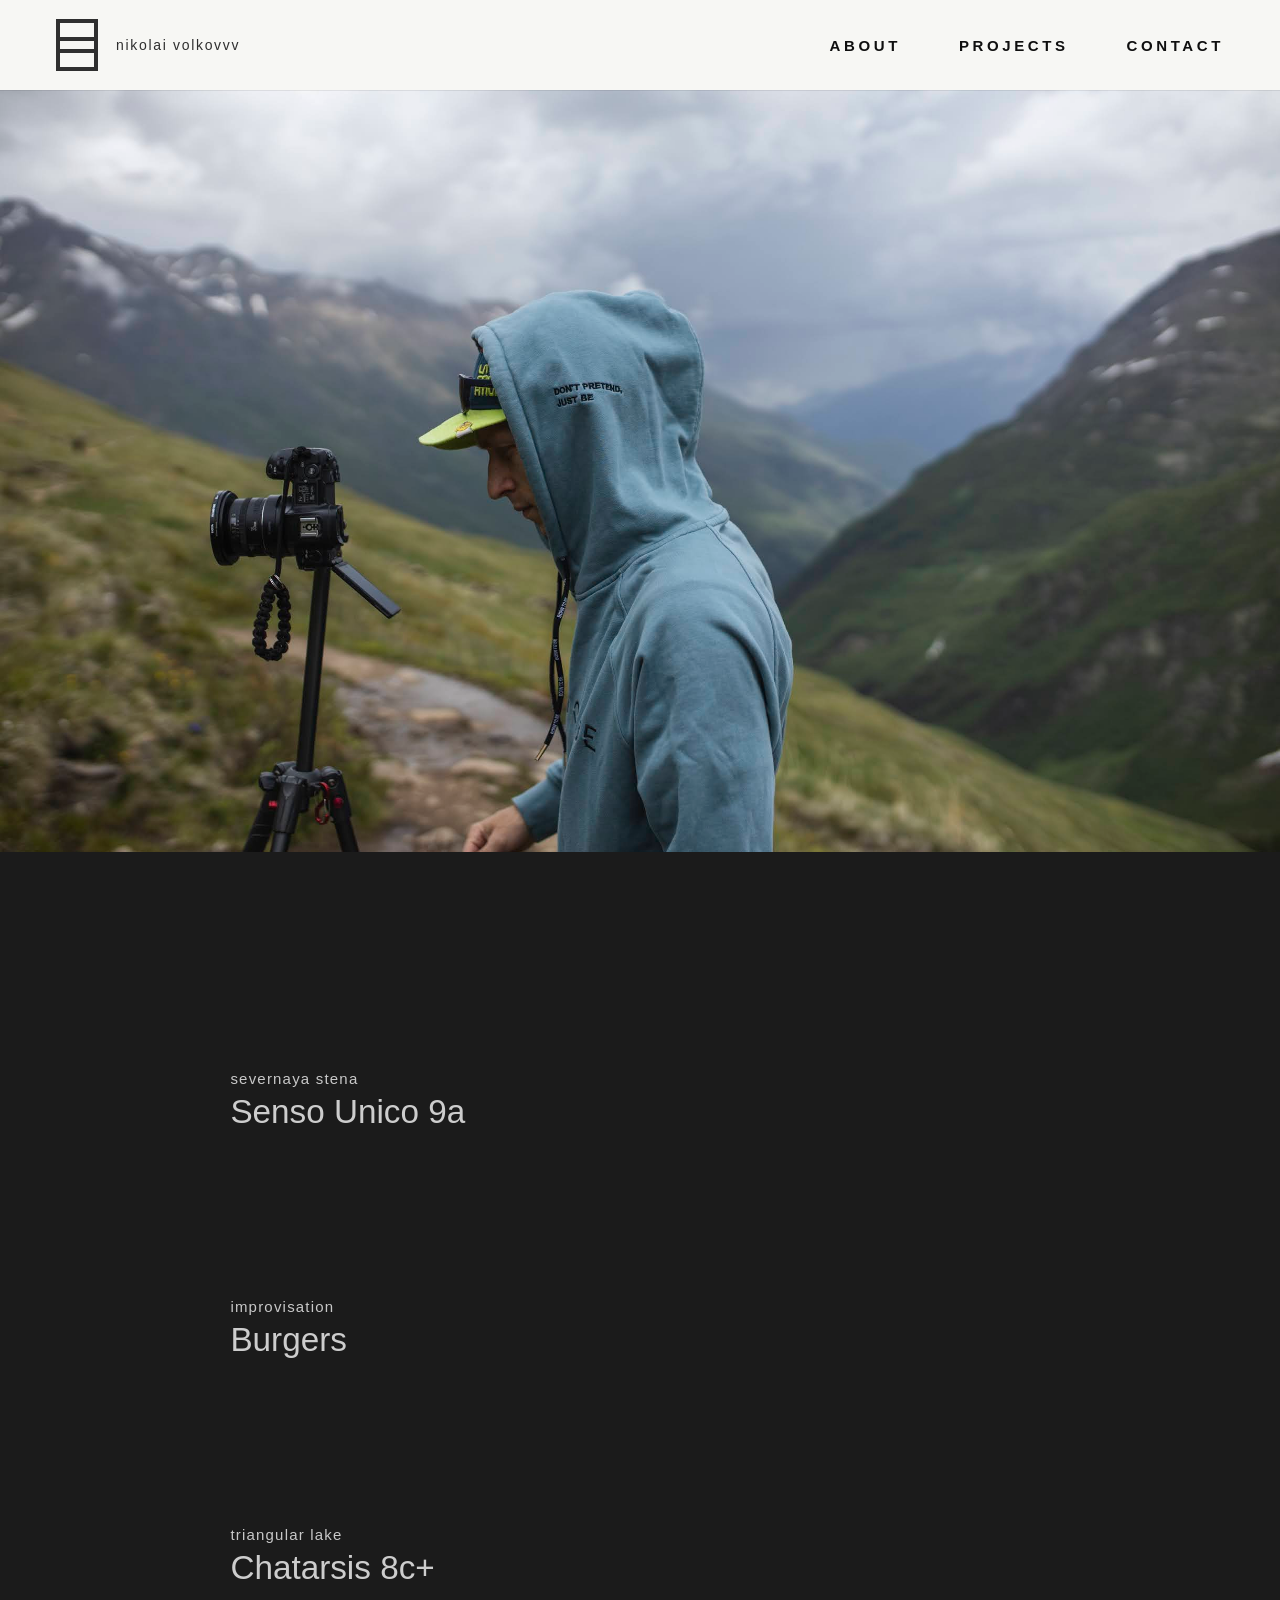
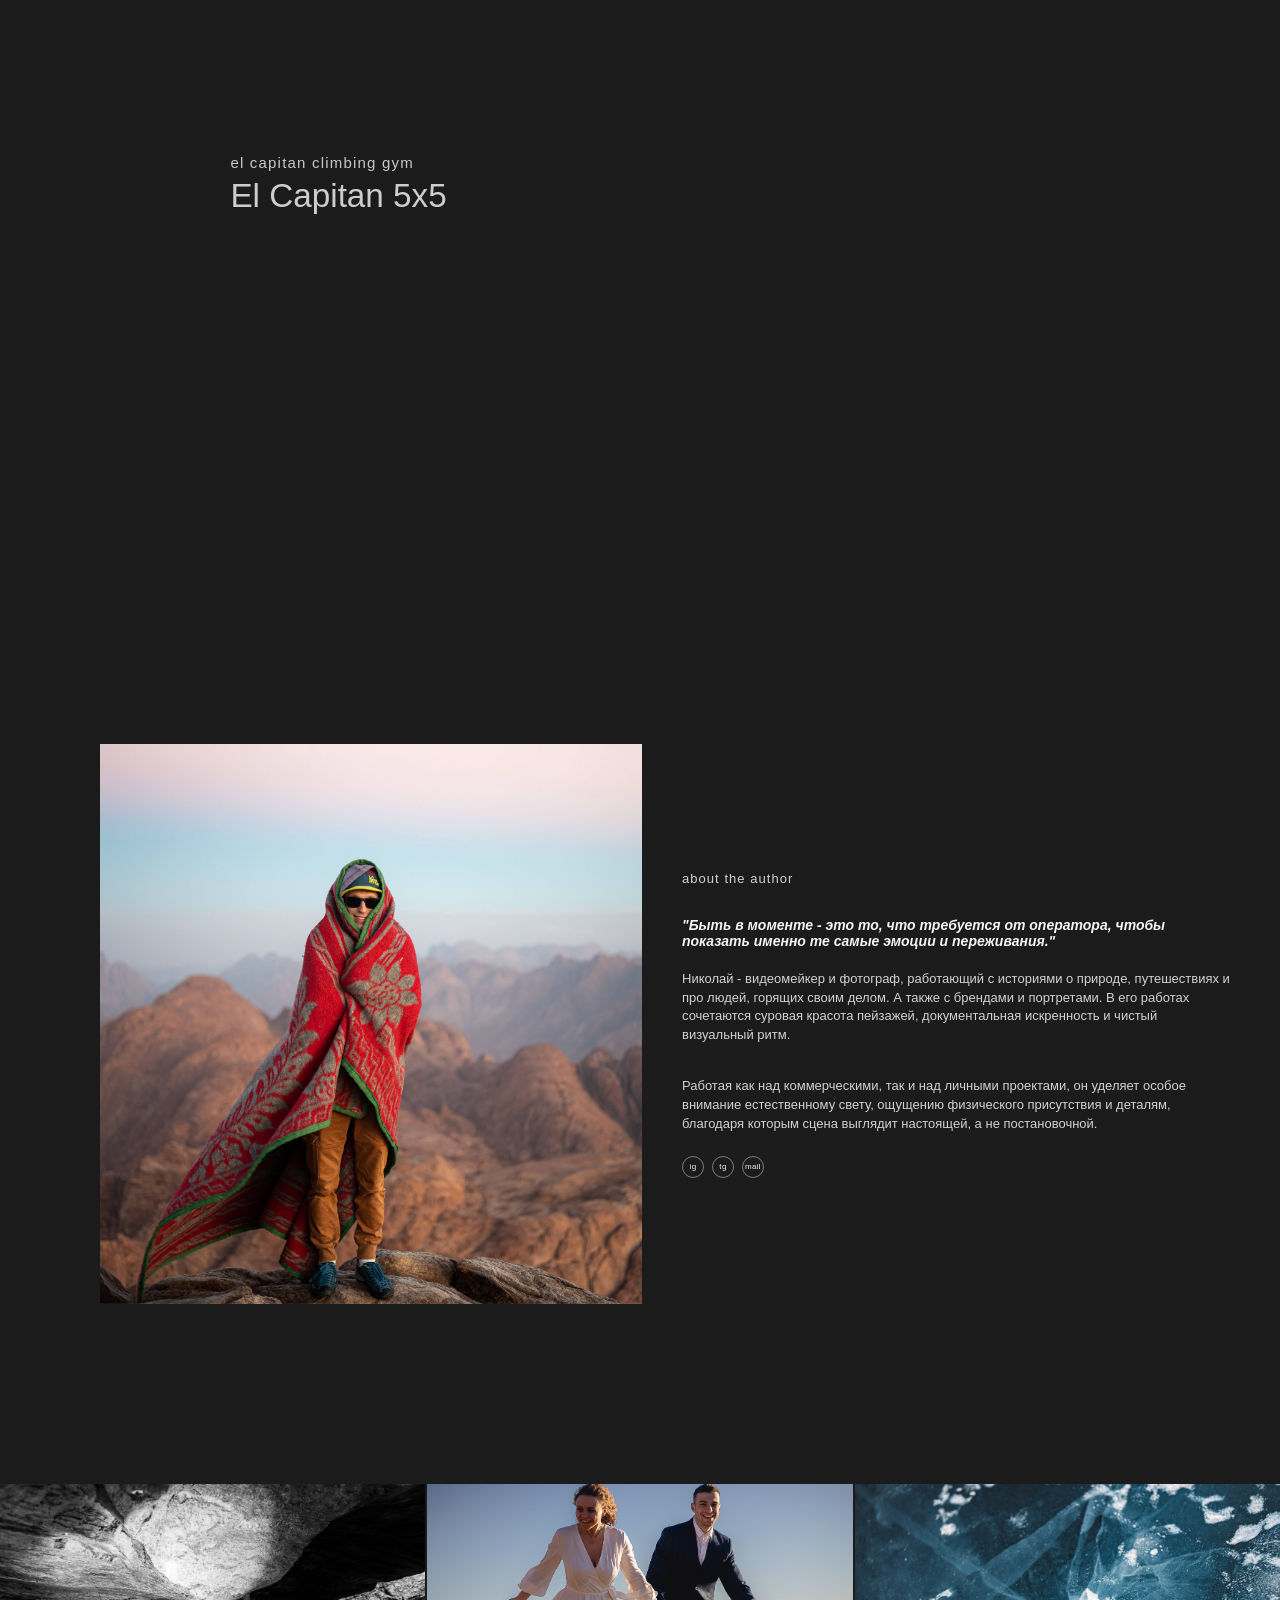
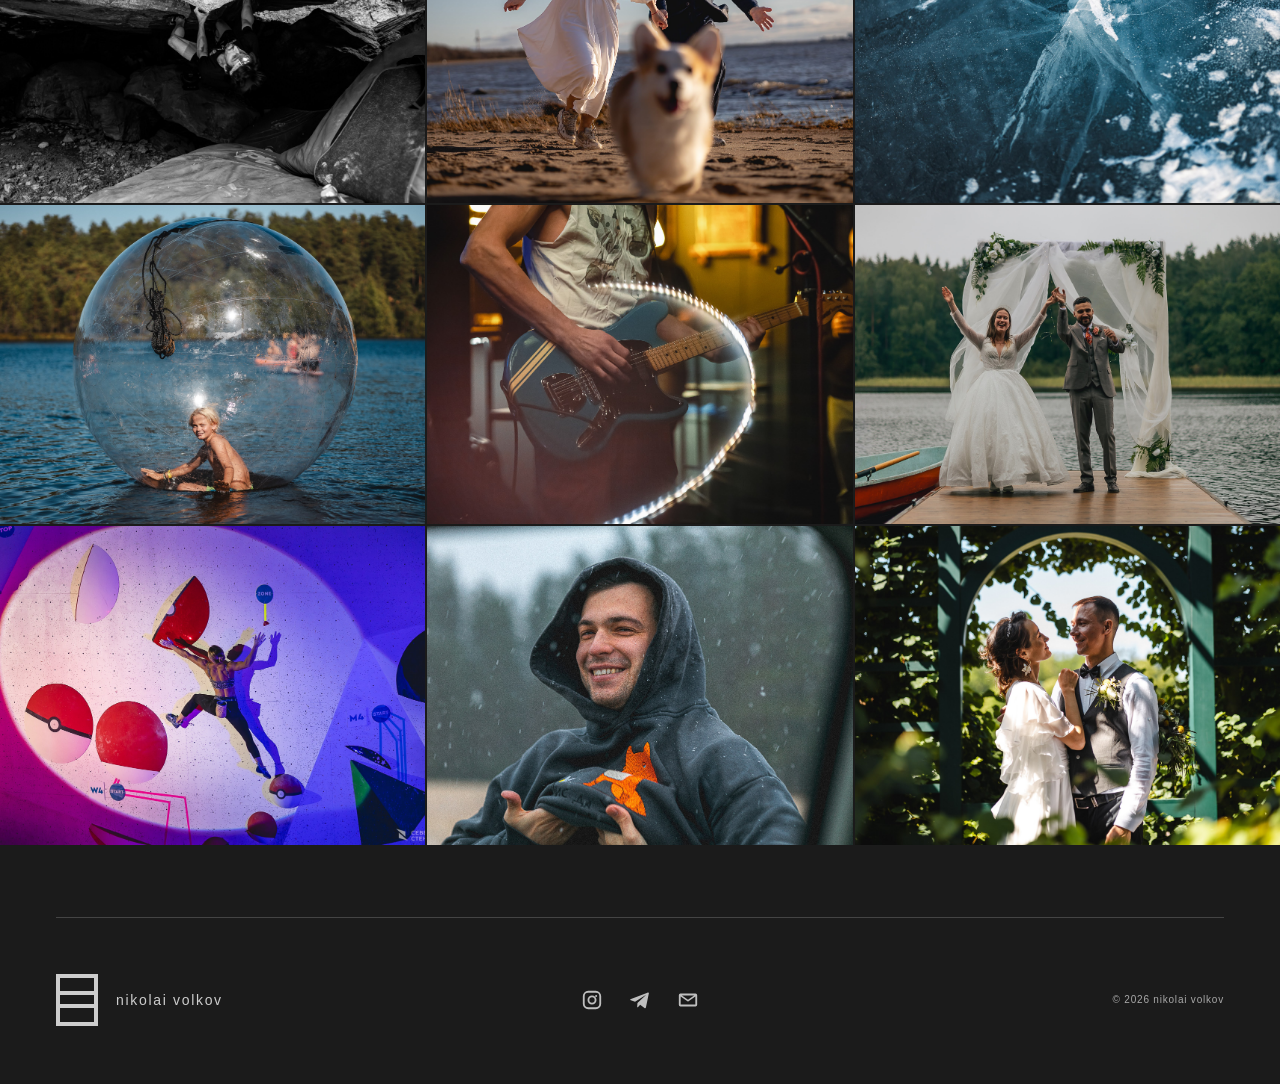
==== commit cad20324: "name" ====
--- a/index.html
+++ b/index.html
@@ -6,14 +6,14 @@
   <title>Nikolai Volkov Portfolio</title>
   <link rel="stylesheet" href="style.css">
 </head>
-<body class="home-page">
+<body class="index">
   <!--
     Шапка главной страницы.
     Здесь находится имя автора, которое работает как ссылка на текущую страницу,
     и простая навигация по основным секциям главной.
   -->
   <header class="site-header">
-    <a class="brand" href="home-page.html">nikolai volkov</a>
+    <a class="brand" href="index.html">nikolai volkovvv</a>
     <nav class="site-nav" aria-label=" навигация">
       <a href="#about">about</a>
       <a href="#projects">projects</a>
@@ -113,7 +113,7 @@
     Внизу дублируются контакты, чтобы до них было легко добраться в конце страницы.
   -->
   <footer id="contact" class="site-footer">
-    <a class="footer-brand" href="home-page.html">nikolai volkov</a>
+    <a class="footer-brand" href="index.html">nikolai volkov</a>
     <nav class="footer-links" aria-label="Контакты">
       <a href="https://www.instagram.com/n.i.k.volkov?stkn=MWkydDV0azQ2YnQwbg%3D%3D&utm_source=qr" aria-label="Instagram">
         <svg viewBox="0 0 24 24" aria-hidden="true">
--- a/style.css
+++ b/style.css
@@ -369,7 +369,7 @@
 
 /* Основной заголовок на главной. */
 .about-preview__copy h1 {
-  font-size: 11px;
+  font-size: 14px;
   line-height: 1.12;
   font-weight: 700;
   font-style: italic;
@@ -377,7 +377,7 @@
 
 /* Обычный текст на главной. */
 .about-preview__copy p {
-  font-size: 10px;
+  font-size: 13px;
   line-height: 1.45;
   color: rgba(255, 255, 255, 0.8);
 }
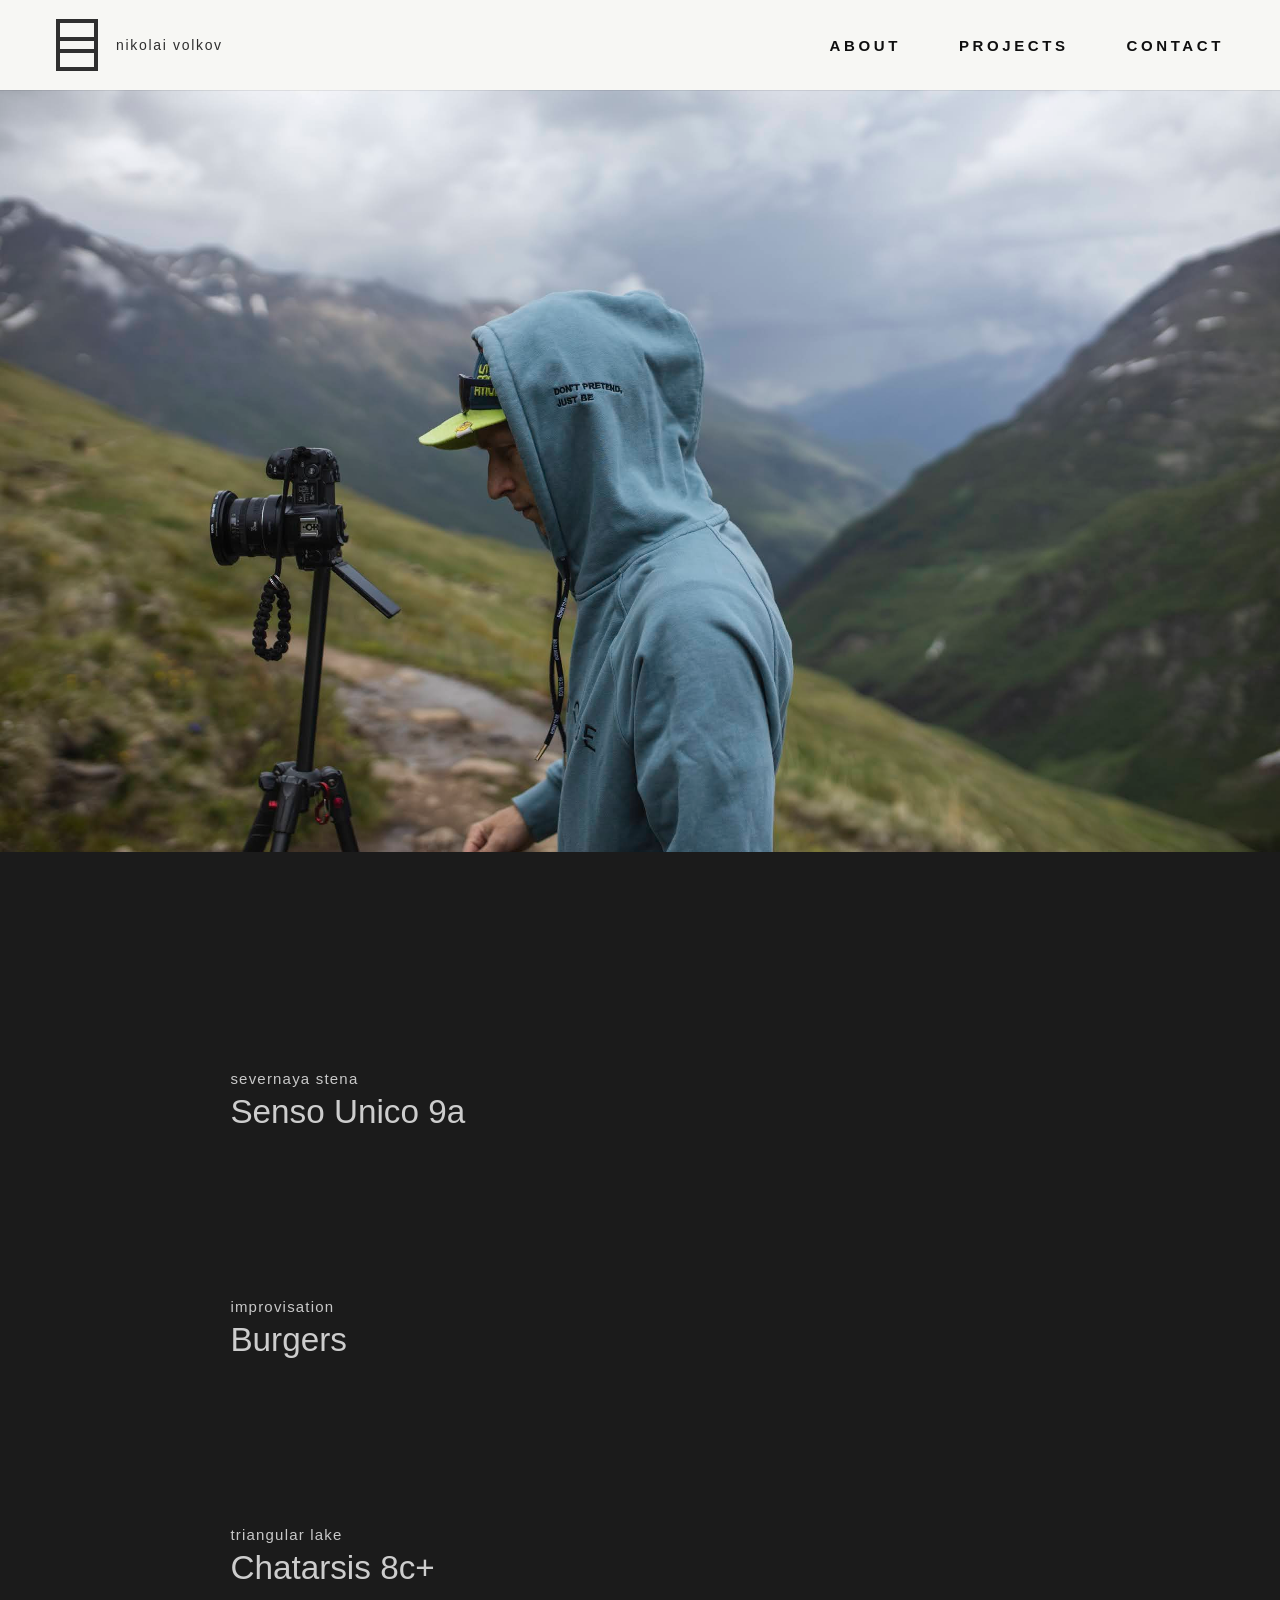
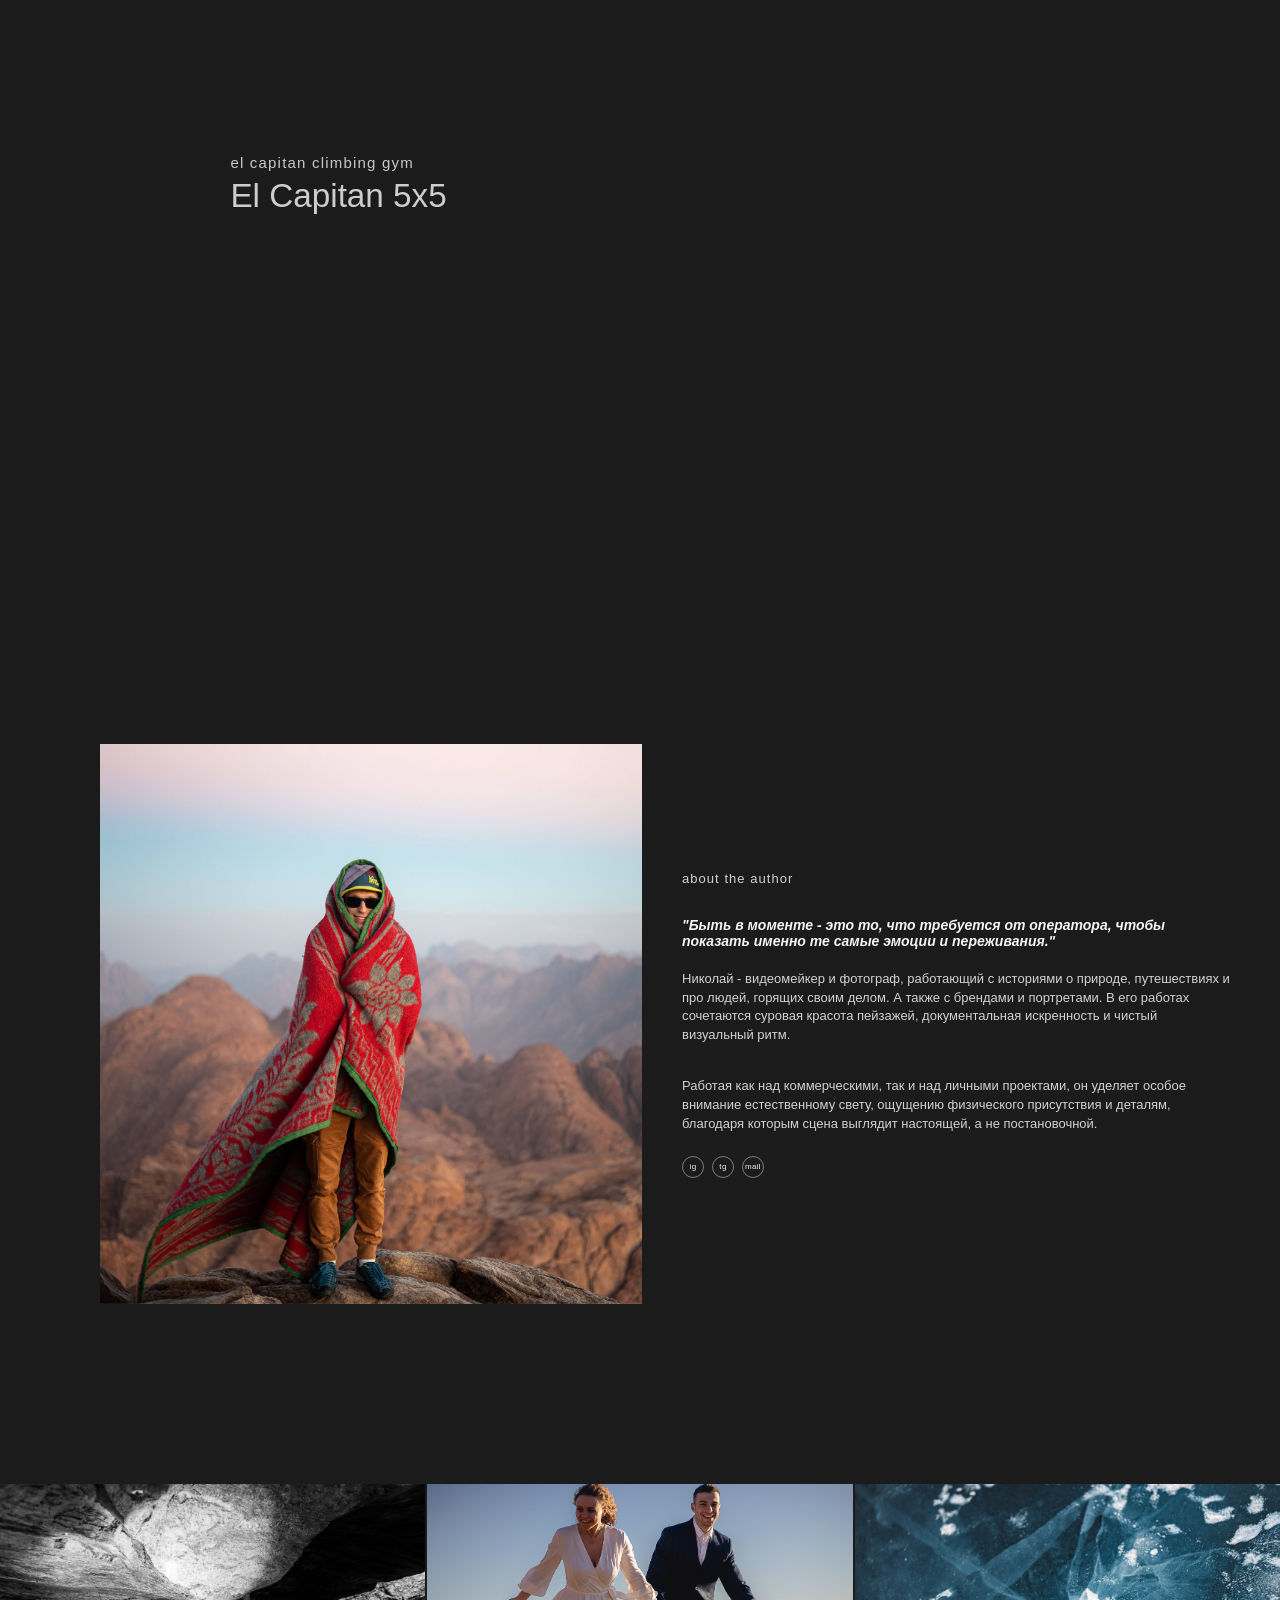
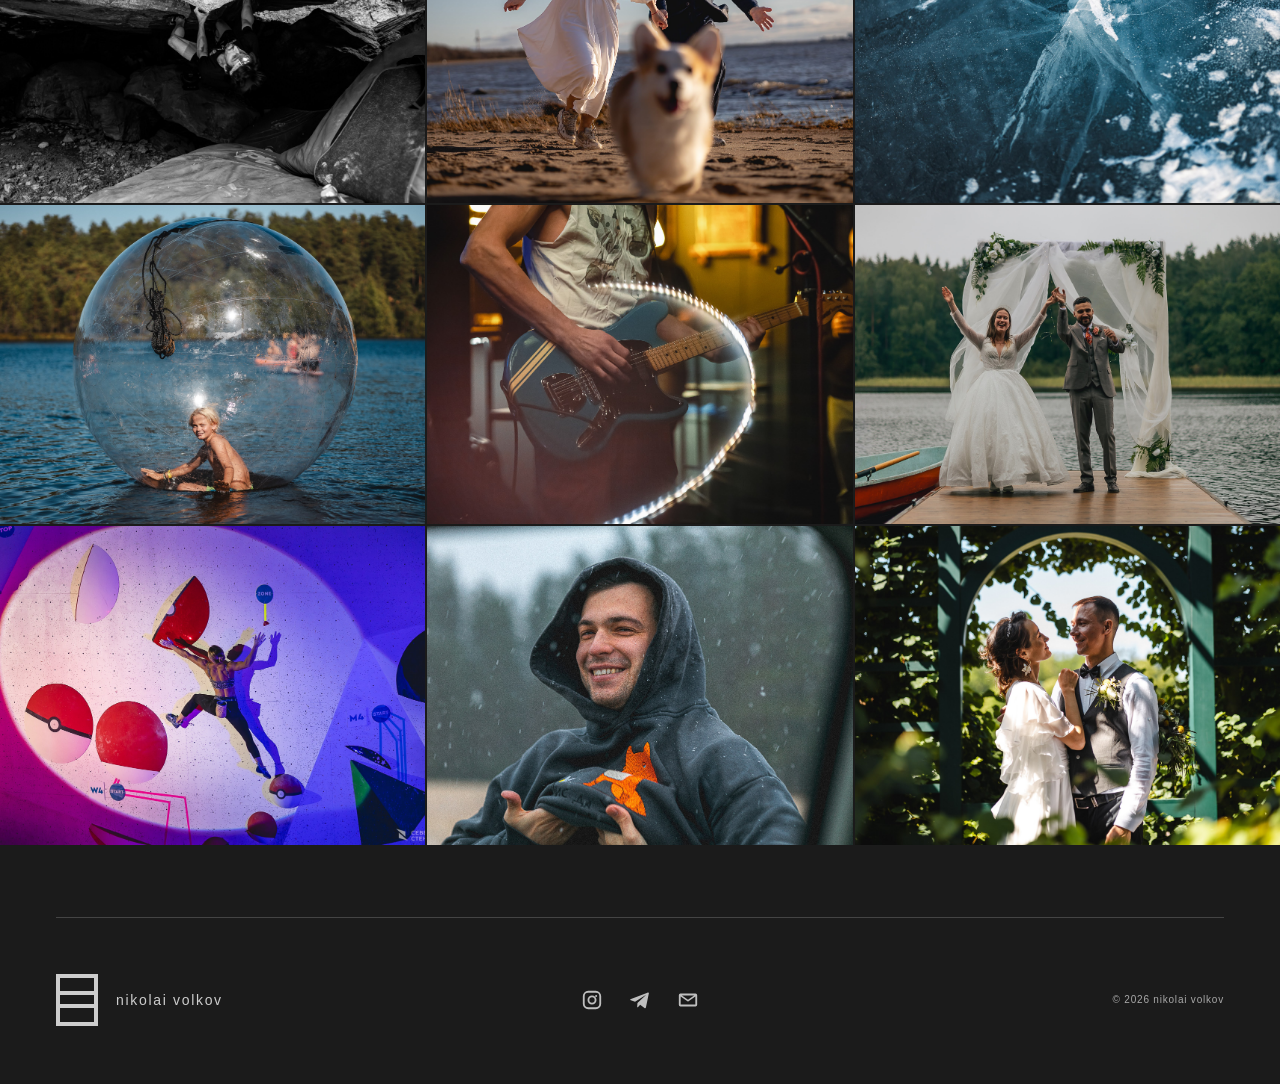
==== commit 63164914: "new name" ====
--- a/index.html
+++ b/index.html
@@ -13,7 +13,7 @@
     и простая навигация по основным секциям главной.
   -->
   <header class="site-header">
-    <a class="brand" href="index.html">nikolai volkovvv</a>
+    <a class="brand" href="index.html">nikolai volkov</a>
     <nav class="site-nav" aria-label=" навигация">
       <a href="#about">about</a>
       <a href="#projects">projects</a>
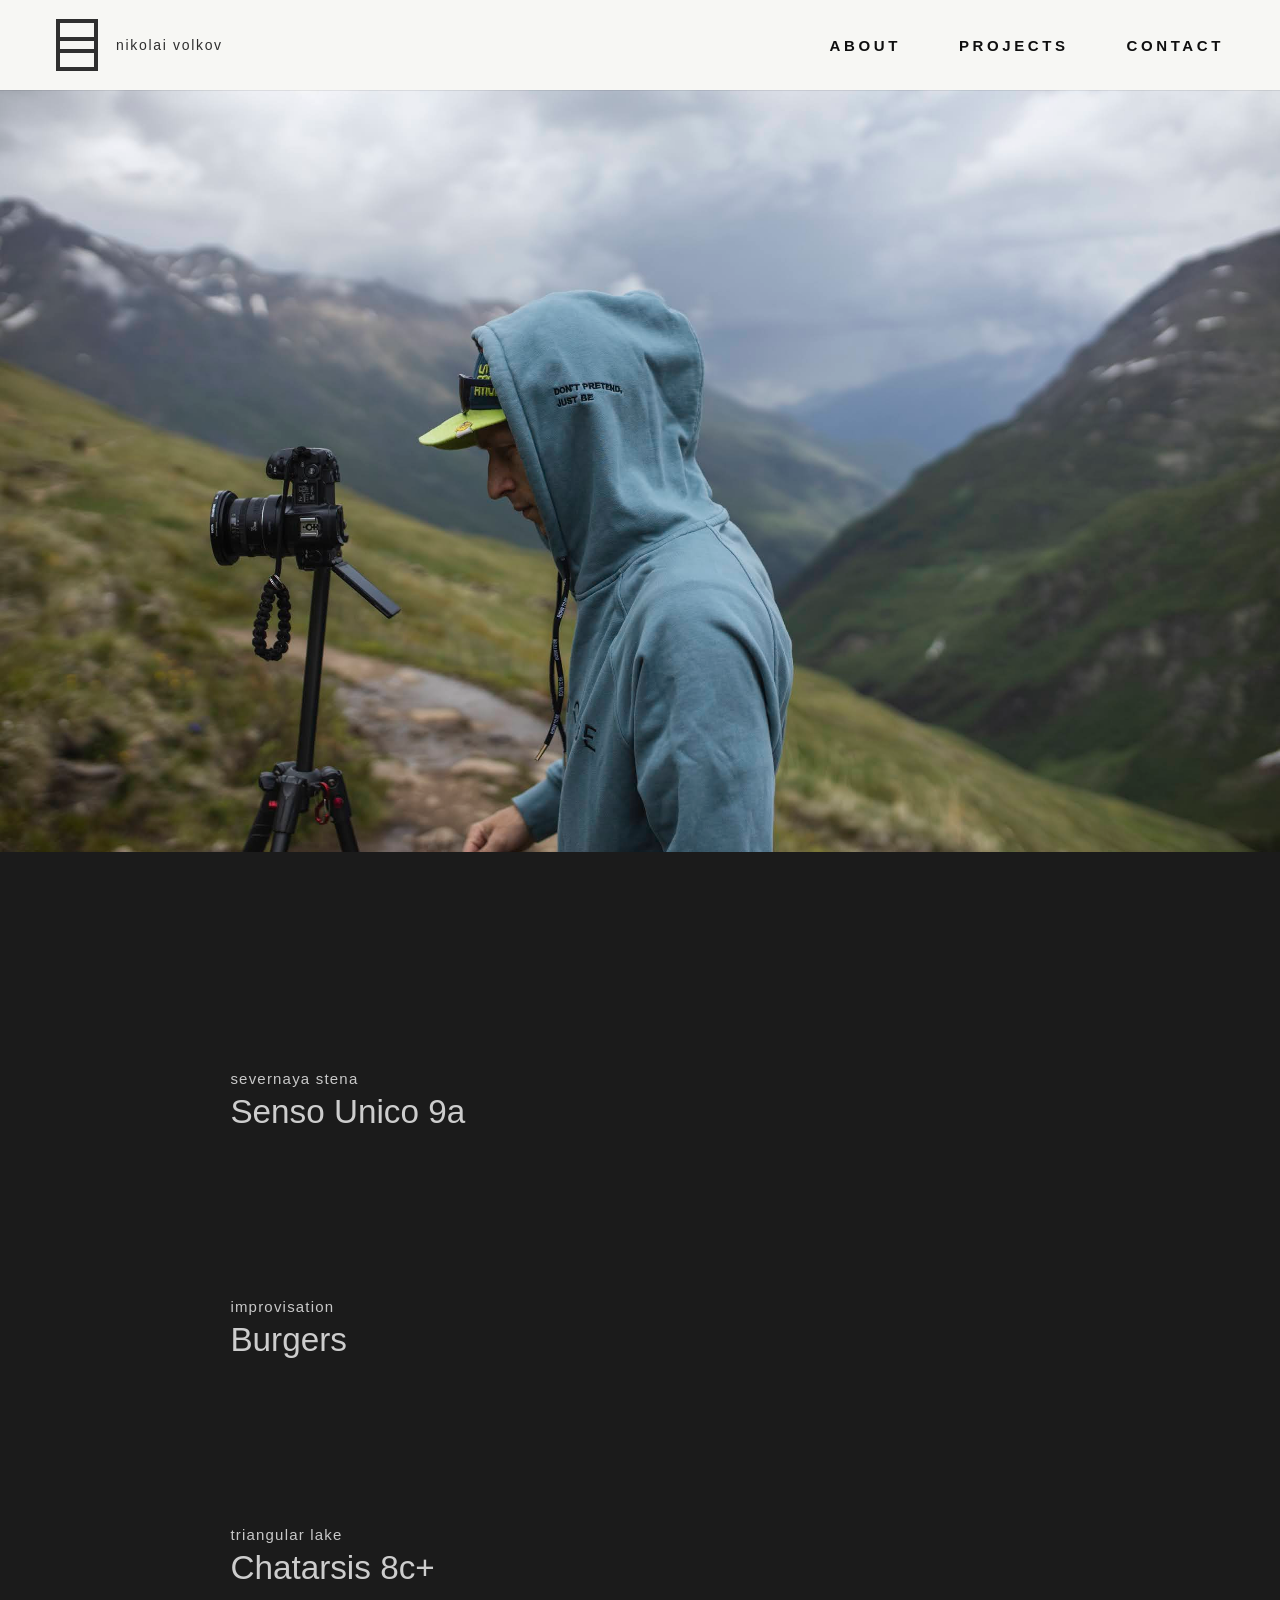
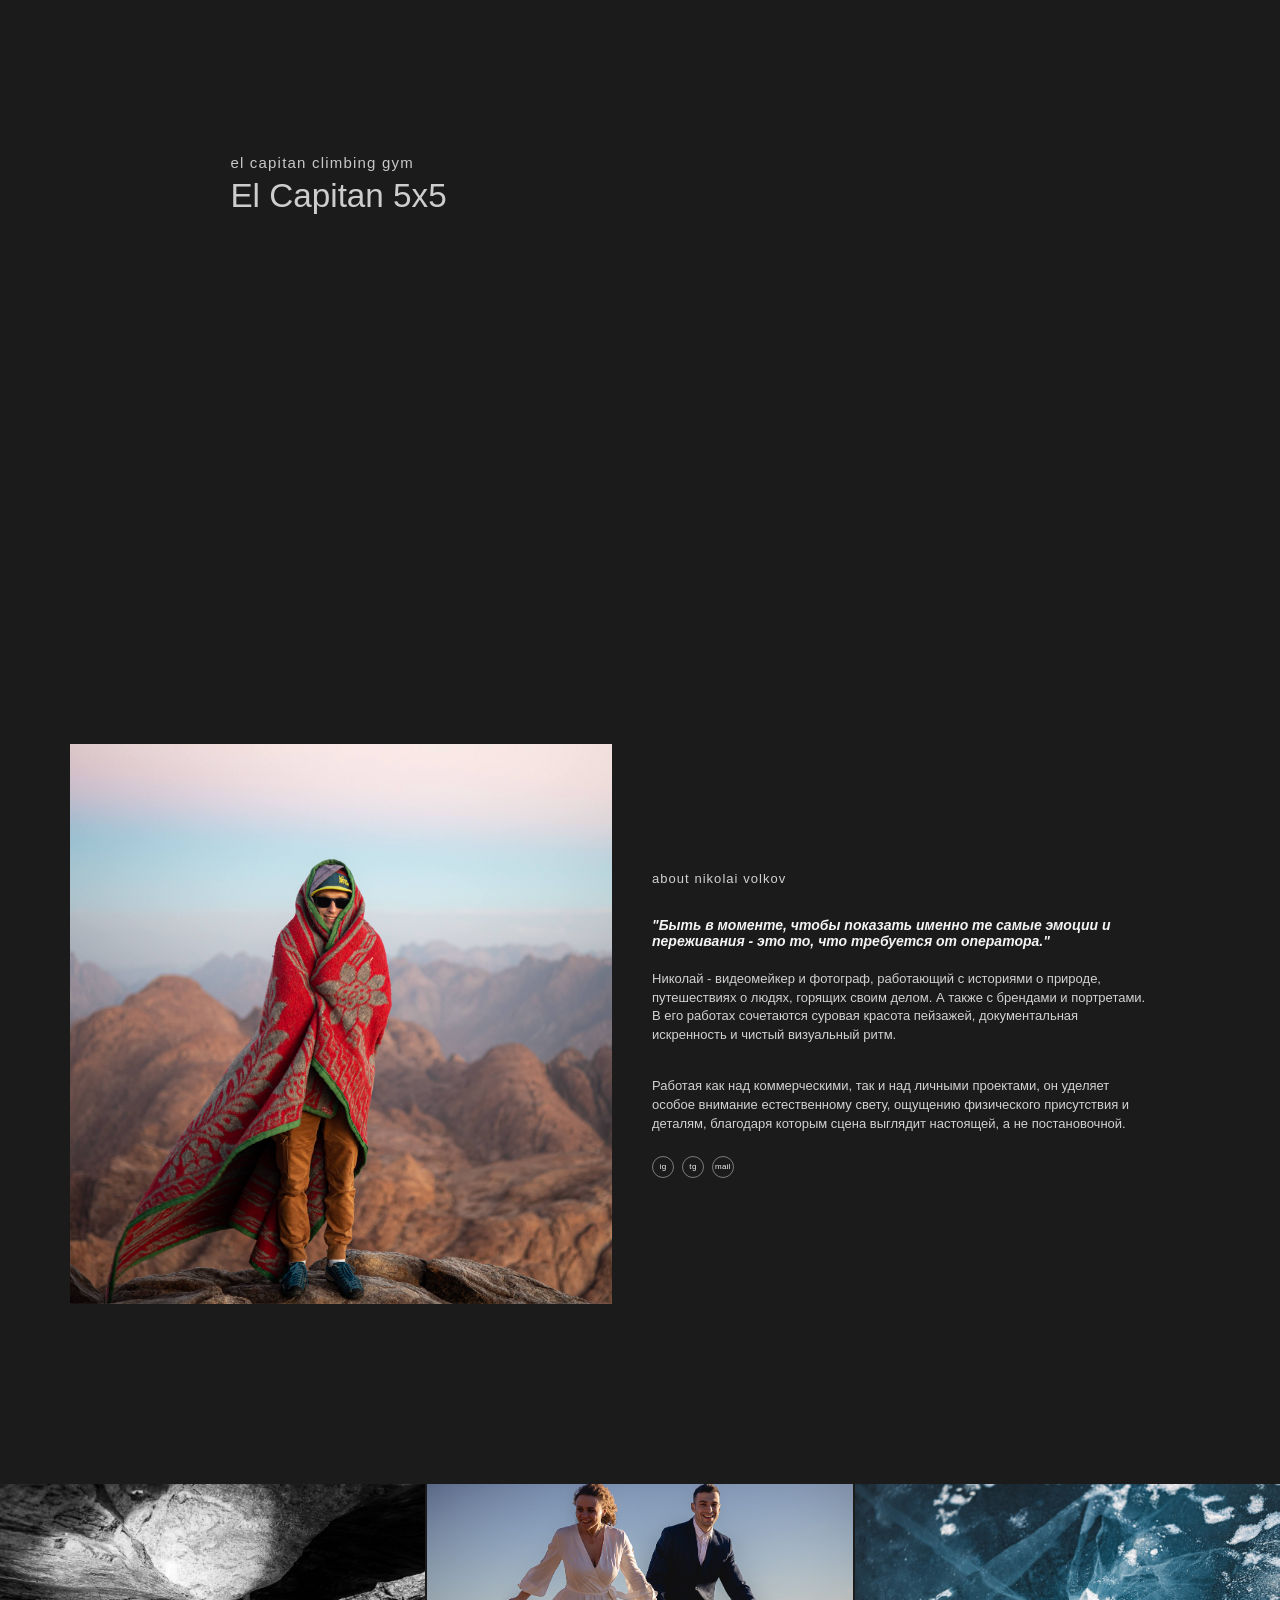
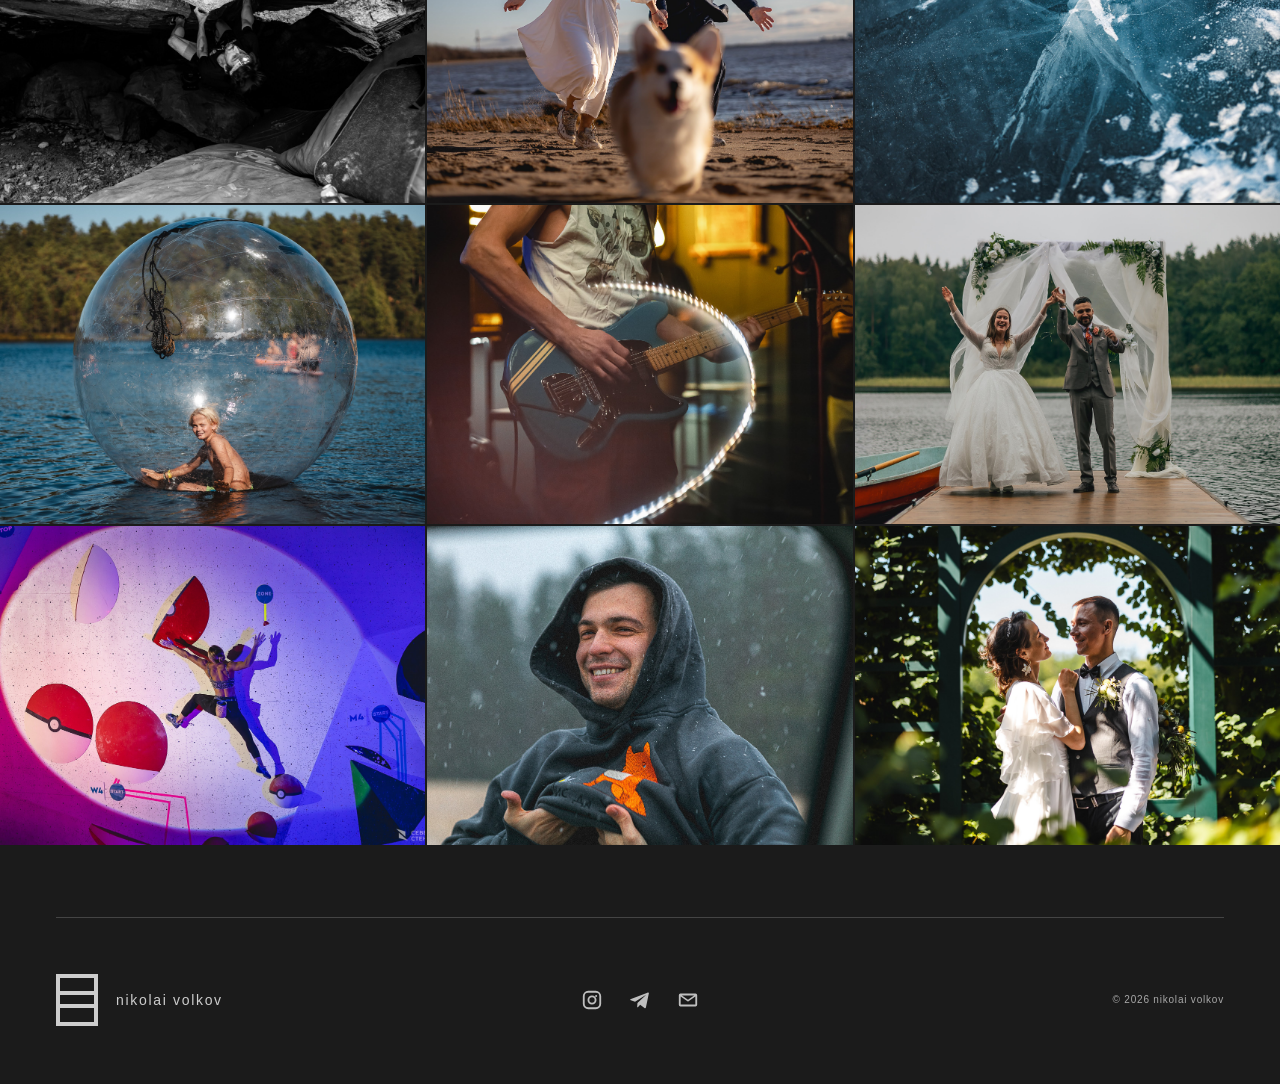
==== commit 87d49521: "Исправление about 1" ====
--- a/index.html
+++ b/index.html
@@ -57,14 +57,14 @@
       <!-- Правая колонка about-блока: подпись, заголовок, описание и соцссылки. -->
       <div class="about-preview__copy">
         <!-- Маленькая поясняющая подпись над текстом. -->
-        <p class="section-label">about the author</p>
+        <p class="section-label">about Nikolai Volkov</p>
 
         <!-- Основной заголовок блока about. -->
-        <h1>"Быть в моменте - это то, что требуется от оператора, чтобы показать именно те самые эмоции и переживания." </h1>
+        <h1>"Быть в моменте, чтобы показать именно те самые эмоции и переживания - это то, что требуется от оператора." </h1>
 
         <!-- Первый абзац: коротко объясняет специализацию автора. -->
         <p>
-          Николай - видеомейкер и фотограф, работающий с историями о природе, путешествиях и про людей, горящих своим делом. 
+          Николай - видеомейкер и фотограф, работающий с историями о природе, путешествиях о людях, горящих своим делом. 
           А также с брендами и портретами. 
           В его работах сочетаются суровая красота пейзажей, документальная искренность и чистый визуальный ритм. 
         </p>
--- a/style.css
+++ b/style.css
@@ -333,41 +333,47 @@
   Это значит, что блок никогда не станет шире 470 пикселей, даже если экран большой.
 */
 .about-preview {
-  width: min(100%, 1470px);
-  margin-top: 48px; /* отступ сверху */
-  display: grid;
-  grid-template-columns: 542px minmax(0, 1fr);
-  gap: 40px;  /* отступ справа от фото */
+  width: 100%;
+  max-width: 1470px;
+  margin: 48px auto 0;
+
+  display: grid;
+  grid-template-columns: 542px 500px;
+  gap: 40px;
+
   align-items: center;
+
   padding-top: 180px;
   padding-bottom: 180px;
-  padding-left: 100px;
-  padding-right: 50px;
-}
-
-/* Контейнер с портретом автора. */
+  padding-left: 70px;
+
+  box-sizing: border-box;
+}
+
+/* Контейнер с портретом автора */
 .about-preview__media {
   width: 542px;
   height: 560px;
-  object-fit: cover;
-  aspect-ratio: 0.82 / 1;
+
   overflow: hidden;
   background: #4d4d4d;
 }
 
-/* Портрет автора внутри блока about. */
+/* Портрет автора */
 .about-preview__media img {
+  width: 100%;
   height: 100%;
   object-fit: cover;
 }
 
-/* Правая колонка текста about. */
+/* Правая колонка текста */
 .about-preview__copy {
+  width: 500px;
   display: grid;
   gap: 20px;
 }
 
-/* Основной заголовок на главной. */
+/* Заголовок */
 .about-preview__copy h1 {
   font-size: 14px;
   line-height: 1.12;
@@ -375,18 +381,17 @@
   font-style: italic;
 }
 
-/* Обычный текст на главной. */
+/* Текст */
 .about-preview__copy p {
   font-size: 13px;
   line-height: 1.45;
   color: rgba(255, 255, 255, 0.8);
 }
 
-/* Отступ между соседними абзацами. */
+/* Отступ между абзацами */
 .about-preview__copy p + p {
   margin-top: 12px;
 }
-
 /* Круглые ссылки на соцсети в about-блоке. */
 .social-links {
   display: flex;
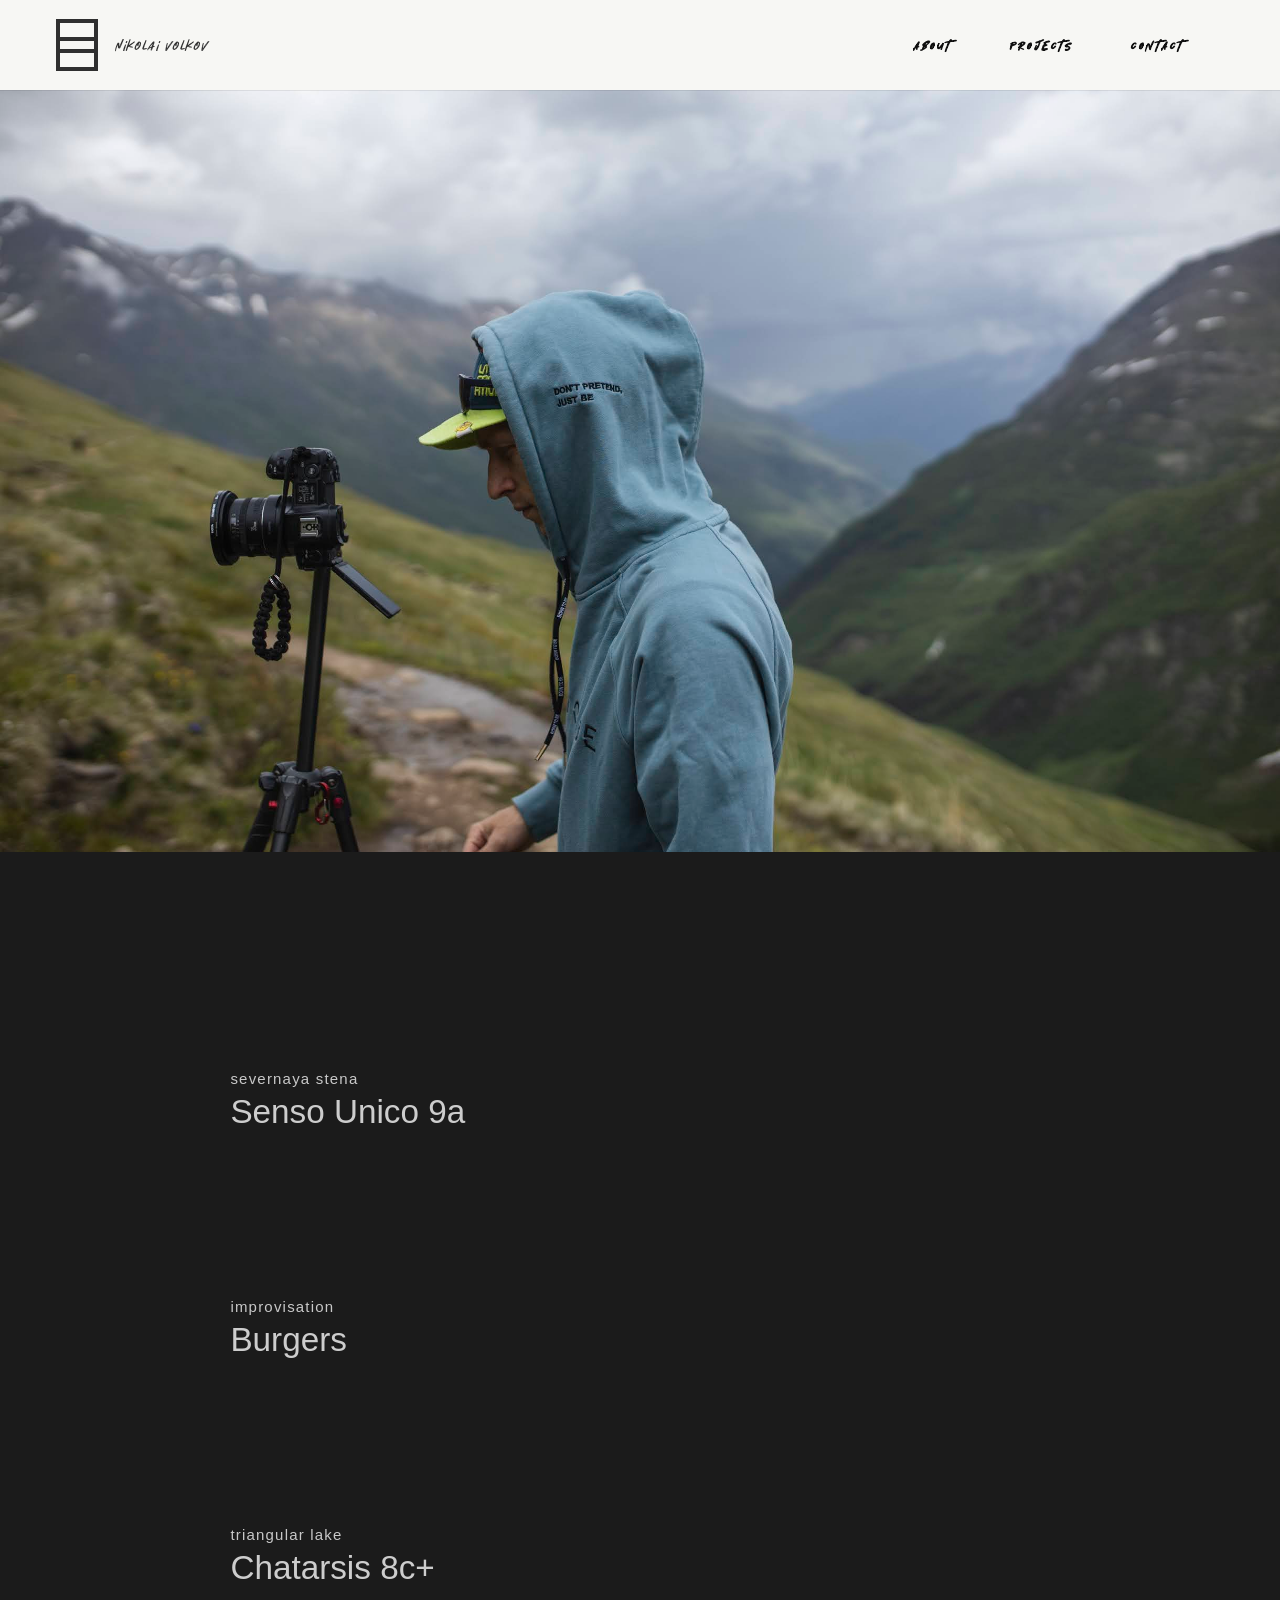
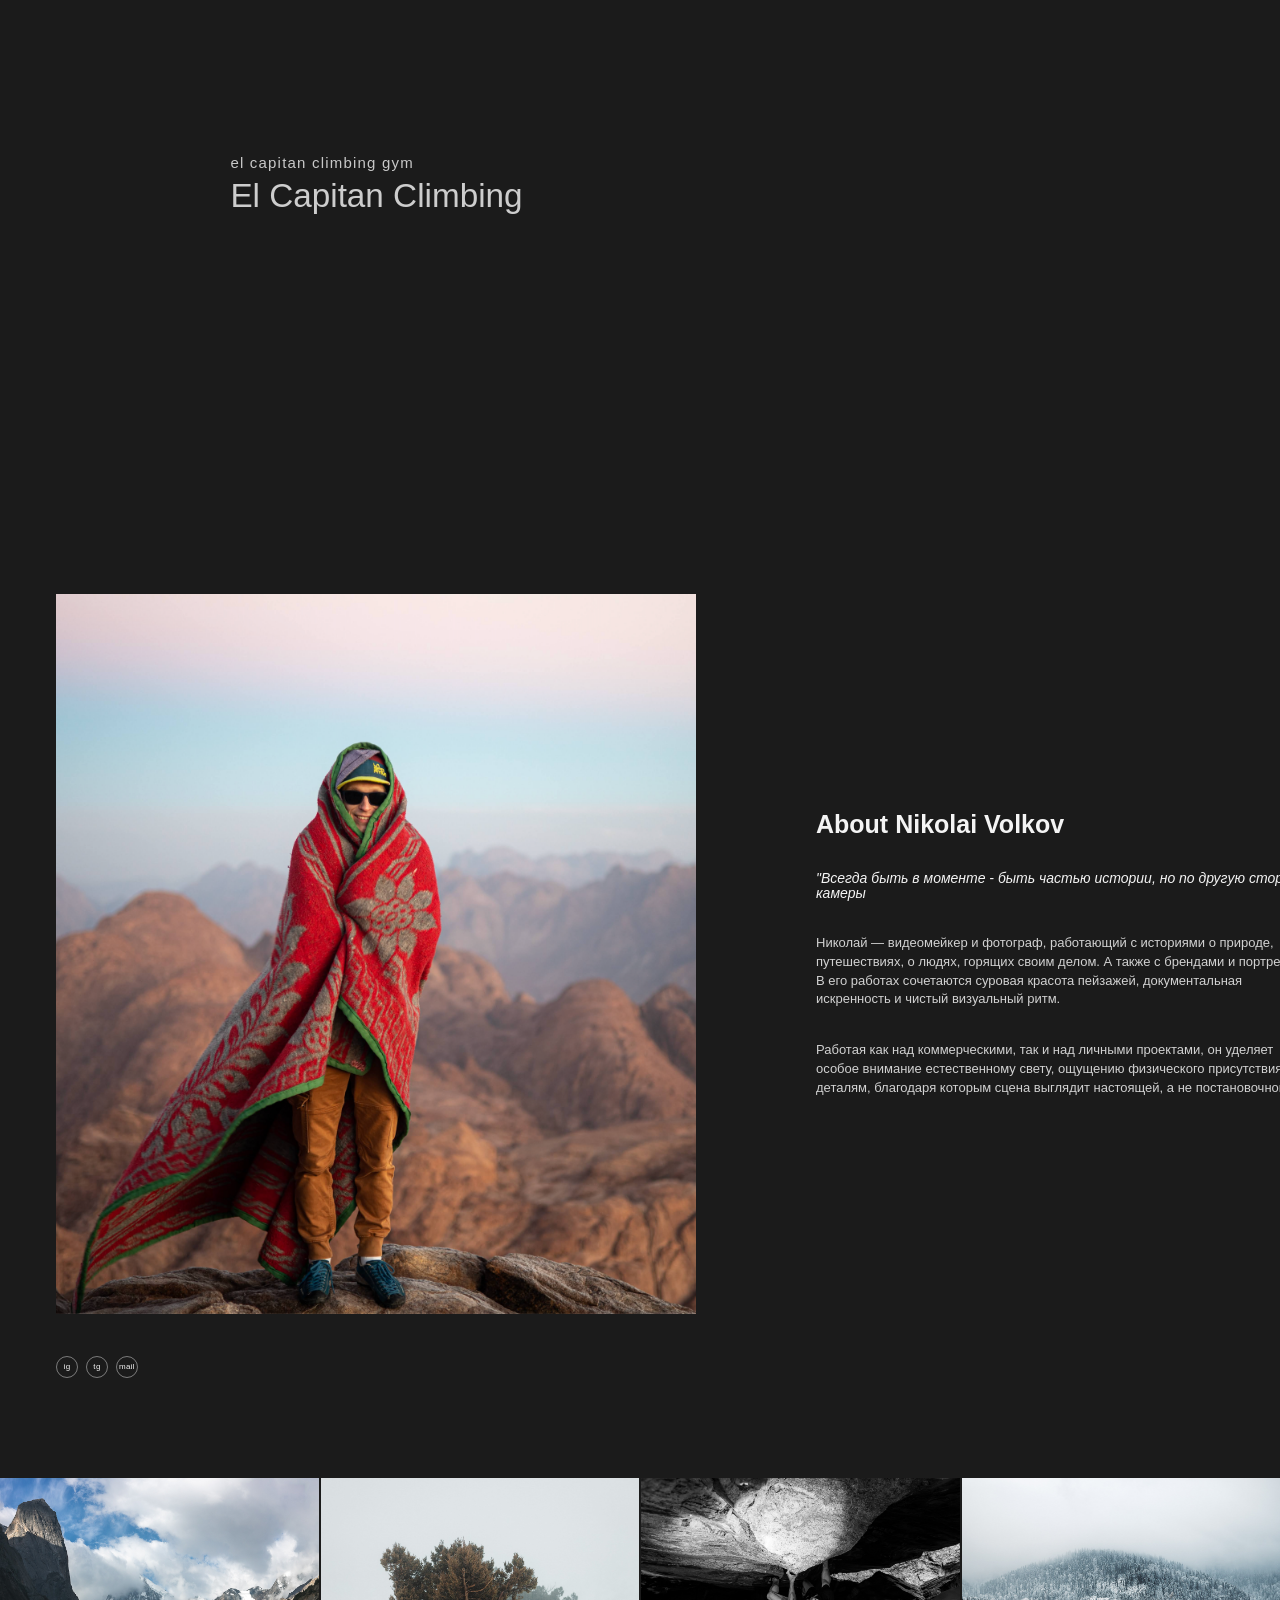
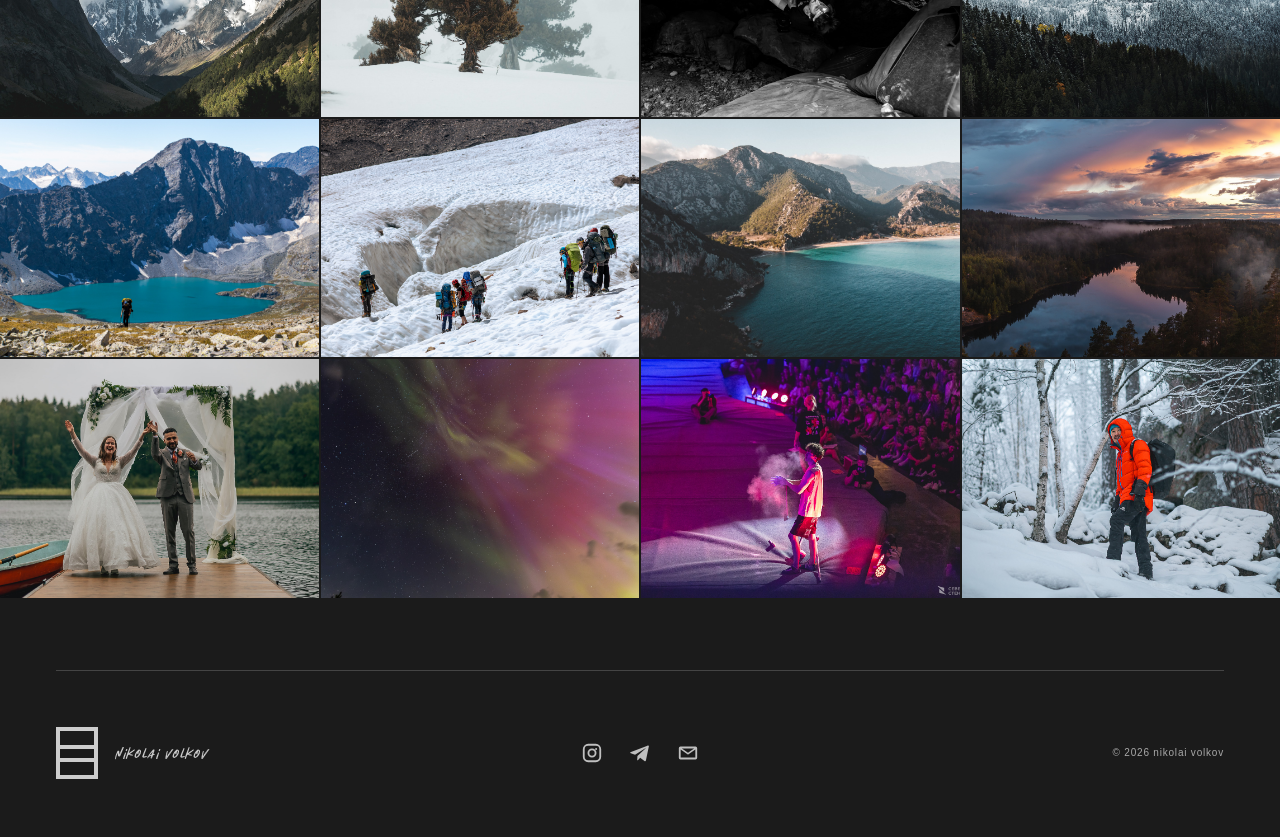
==== commit 757ea3d7: "9" ====
--- a/index.html
+++ b/index.html
@@ -31,7 +31,7 @@
       Верхний hero-блок.
     -->
     <section class="home-hero" aria-label="Главный кадр">
-      <img src="images/0N3A1905.jpg" alt="Главный кадр портфолио">
+      <img src="images/hero.jpg" alt="Главный кадр портфолио">
     </section>
 
     <!--
@@ -45,41 +45,30 @@
 
     <!--
       Блок about.
-      Здесь слева стоит фотография автора, а справа короткое текстовое описание:
-      чем он занимается, какой у него визуальный подход и как можно с ним связаться.
     -->
     <section id="about" class="about-preview">
-      <!-- Левая колонка about-блока: портрет автора. -->
       <div class="about-preview__media">
-        <img src="images/figma-about.png" alt="Портрет Николая Волкова">
+        <img src="images/about.png" alt="Портрет Николая Волкова">
       </div>
 
-      <!-- Правая колонка about-блока: подпись, заголовок, описание и соцссылки. -->
       <div class="about-preview__copy">
-        <!-- Маленькая поясняющая подпись над текстом. -->
-        <p class="section-label">about Nikolai Volkov</p>
-
-        <!-- Основной заголовок блока about. -->
-        <h1>"Быть в моменте, чтобы показать именно те самые эмоции и переживания - это то, что требуется от оператора." </h1>
-
-        <!-- Первый абзац: коротко объясняет специализацию автора. -->
-        <p>
-          Николай - видеомейкер и фотограф, работающий с историями о природе, путешествиях о людях, горящих своим делом. 
-          А также с брендами и портретами. 
-          В его работах сочетаются суровая красота пейзажей, документальная искренность и чистый визуальный ритм. 
+        <p class="about-label">About Nikolai Volkov</p>
+        <p class="about-quote">
+          "Всегда быть в моменте - быть частью истории, но по другую сторону камеры
         </p>
-
-        <!-- Второй абзац: раскрывает авторский подход и визуальный характер работ. -->
-        <p>
-          Работая как над коммерческими, так и над личными проектами, он уделяет особое внимание естественному свету, 
-          ощущению физического присутствия и деталям, благодаря которым сцена выглядит настоящей, а не постановочной.
+        <p class="about-text">
+          Николай — видеомейкер и фотограф, работающий с историями о природе,
+          путешествиях, о людях, горящих своим делом. А также с брендами и портретами.
+          В его работах сочетаются суровая красота пейзажей, документальная искренность
+          и чистый визуальный ритм.
         </p>
-
-        <!--
-          Социальные ссылки.
-          Сейчас это компактные кнопки-заглушки, которые можно позже заменить
-          на реальные ссылки Instagram, Telegram и почты.
-        -->
+        <p class="about-text">
+          Работая как над коммерческими, так и над личными проектами, он уделяет
+          особое внимание естественному свету, ощущению физического присутствия
+          и деталям, благодаря которым сцена выглядит настоящей, а не постановочной.
+        </p>
+      </div>
+
         <div class="social-links" aria-label="Социальные ссылки">
           <a href="https://www.instagram.com/n.i.k.volkov?stkn=MWkydDV0azQ2YnQwbg%3D%3D&utm_source=qr" aria-label="Instagram">ig</a>
           <a href="https://t.me/nk_volkov" aria-label="Telegram">tg</a>
@@ -96,15 +85,18 @@
     -->
     <section class="placeholder-grid placeholder-grid--home" aria-label="Галерея-заглушка">
       <!-- Внутрь девяти ячеек подставлены случайно выбранные фото из папки photo. -->
+      <div class="placeholder-card"><img src="photo/1.jpg" alt="Работа 1"></div>
+      <div class="placeholder-card"><img src="photo/2.jpg" alt="Работа 2"></div>
       <div class="placeholder-card"><img src="photo/3.jpg" alt="Работа 3"></div>
+      <div class="placeholder-card"><img src="photo/4.jpg" alt="Работа 4"></div>
+      <div class="placeholder-card"><img src="photo/5.jpg" alt="Работа 5"></div>
+      <div class="placeholder-card"><img src="photo/6.jpg" alt="Работа 6"></div>
       <div class="placeholder-card"><img src="photo/7.jpg" alt="Работа 7"></div>
+      <div class="placeholder-card"><img src="photo/8.jpg" alt="Работа 8"></div>
       <div class="placeholder-card"><img src="photo/9.jpg" alt="Работа 9"></div>
+      <div class="placeholder-card"><img src="photo/10.jpg" alt="Работа 10"></div>
+      <div class="placeholder-card"><img src="photo/11.jpg" alt="Работа 11"></div>
       <div class="placeholder-card"><img src="photo/12.jpg" alt="Работа 12"></div>
-      <div class="placeholder-card"><img src="photo/14.jpg" alt="Работа 14"></div>
-      <div class="placeholder-card"><img src="photo/16.jpg" alt="Работа 16"></div>
-      <div class="placeholder-card"><img src="photo/20.jpg" alt="Работа 20"></div>
-      <div class="placeholder-card"><img src="photo/22.jpg" alt="Работа 22"></div>
-      <div class="placeholder-card"><img src="photo/24.jpg" alt="Работа 24"></div>
     </section>
   </main>
 
@@ -171,37 +163,45 @@
         });
       };
 
-      const updateActiveProject = () => {
-        const sectionRect = projects.getBoundingClientRect();
-        const headerHeight = document.querySelector(".site-header")?.offsetHeight || 0;
-        const activationLine = headerHeight + (window.innerHeight - headerHeight) * 0.72;
-
-        projects.classList.toggle(
-          "is-in-view",
-          sectionRect.top <= activationLine && sectionRect.bottom >= headerHeight
-        );
-
-        let nearestIndex = -1;
-        let nearestDistance = Infinity;
-
-        cards.forEach((card, index) => {
-          const cardRect = card.getBoundingClientRect();
-          const cardCenter = cardRect.top + cardRect.height / 2;
-          const distance = Math.abs(cardCenter - activationLine);
-
-          if (distance < nearestDistance) {
-            nearestDistance = distance;
-            nearestIndex = index;
-          }
-        });
-
-        const firstCardRect = cards[0]?.getBoundingClientRect();
-        if (firstCardRect && firstCardRect.top > activationLine) {
-          nearestIndex = -1;
-        }
-
-        setActiveProject(nearestIndex);
-      };
+const updateActiveProject = () => {
+  const sectionRect = projects.getBoundingClientRect();
+  const headerHeight = document.querySelector(".site-header")?.offsetHeight || 0;
+  const activationLine = headerHeight + (window.innerHeight - headerHeight) * 0.72;
+
+  const isInView =
+    sectionRect.top <= activationLine &&
+    sectionRect.bottom >= headerHeight;
+
+  projects.classList.toggle("is-in-view", isInView);
+
+  // Если вышли из блока проектов — убираем последнюю активную картинку.
+  if (!isInView) {
+    setActiveProject(-1);
+    return;
+  }
+
+  let nearestIndex = -1;
+  let nearestDistance = Infinity;
+
+  cards.forEach((card, index) => {
+    const cardRect = card.getBoundingClientRect();
+    const cardCenter = cardRect.top + cardRect.height / 2;
+    const distance = Math.abs(cardCenter - activationLine);
+
+    if (distance < nearestDistance) {
+      nearestDistance = distance;
+      nearestIndex = index;
+    }
+  });
+
+  const firstCardRect = cards[0]?.getBoundingClientRect();
+
+  if (firstCardRect && firstCardRect.top > activationLine) {
+    nearestIndex = -1;
+  }
+
+  setActiveProject(nearestIndex);
+};
 
       cards.forEach((card, index) => {
         card.addEventListener("mouseenter", () => setActiveProject(index));
--- a/style.css
+++ b/style.css
@@ -37,12 +37,8 @@
   max-width: 100%;
 }
 
-/* 
-  Базовые внешние контейнеры сайта.
-  Эти селекторы задают ширину и позиционирование для шапки, основного контента и футера.
-  Сейчас им разрешено занимать всю ширину окна (`width: 100%`), поэтому сами по себе
-  они уже не ограничивают страницу по ширине.
-*/
+/* Базовые внешние контейнеры сайта. 
+Эти селекторы задают ширину и позиционирование для шапки, основного контента и футера.*/
 .site-header,
 .page,
 .site-footer {
@@ -60,7 +56,7 @@
   align-items: center;
   justify-content: space-between;
   min-height: var(--header-height);
-  padding: 0 56px;
+  padding: 0 max(56px, calc((100vw - 1280px) / 2));
   background: #f7f7f4;
   color: #111111;
   font-family: "Hey November", Arial, Helvetica, sans-serif;
@@ -74,12 +70,19 @@
 .site-footer a,
 .footer-copy {
   font-size: 10px;
-  line-height: 1;
+  line-height: 1; 
   letter-spacing: 0.08em;
   text-transform: lowercase;
 }
 
-/* Имя автора на главное вверху слева. */
+/* добавляем шрифт HeyNovember */
+@font-face {
+  font-family: "Hey November";
+  src: url("fonts/HeyNovember.ttf") format("truetype");
+  font-weight: normal;
+  font-style: normal;
+}
+/* Имя автора на главной вверху слева. */
 .brand,
 .footer-brand {
   display: inline-flex;
@@ -99,6 +102,7 @@
   color: #2f2f2f;
 }
 
+/* Лого перед именем автора */
 .brand::before,
 .footer-brand::before {
   content: "";
@@ -110,26 +114,23 @@
     linear-gradient(currentColor, currentColor) 50% 66% / 100% 4px no-repeat;
 }
 
-/* Горизонтальный ряд ссылок в шапке. */
+/* About Projects Contact. */
 .site-nav {
   display: flex;
   align-items: center;
   gap: 58px;
+  padding: 0 40px;
 }
 
 .site-nav a {
-  font-size: 15px;
+  font-size: 13px;
   font-weight: 800;
   letter-spacing: 0.24em;
   text-transform: uppercase; /* шрифт заглавными */
   color: #0f0f0f;
 }
 
-/* 
-  Общий контейнер контента внутри страницы.
-  Важно: здесь стоят боковые отступы `24px`, поэтому даже при ширине 100%
-  содержимое никогда не будет касаться самого края экрана.
-*/
+/* Отступ снизу от блока контакты */
 .page {
   padding: 0 0 72px;
 }
@@ -139,15 +140,6 @@
   margin-bottom: 10px;
   color: rgba(255, 255, 255, 0.62);
 }
-
-/* 
-  Ключевое ограничение главной страницы Portfolio 1.
-  Этот блок делает композицию узкой и сдвинутой влево:
-  - `max-width: 640px` не даёт контенту стать шире 640 пикселей;
-  - `margin-left: 24px` оставляет фиксированный отступ слева;
-  - `margin-right: auto` не даёт блоку центрироваться, а прижимает его к левому краю.
-  Именно из-за этого правила изображения на главной не растягиваются на весь экран.
-*/
 
 /* 
   Верхний hero-блок главной страницы.
@@ -181,7 +173,7 @@
   z-index: 1;
   min-height: auto;
   margin-top: 0px; /* отступ между hero и project*/
-  padding: var(--project-text-offset) 0 152px var(--project-side-offset);
+  padding: var(--project-text-offset) 0 100px var(--project-side-offset);
   overflow: visible;
   background: #1b1b1b;
   isolation: isolate;
@@ -329,31 +321,24 @@
 
 /* 
   About-блок на главной.
-  Здесь ширина ограничена ещё сильнее: `width: min(100%, 470px)`.
-  Это значит, что блок никогда не станет шире 470 пикселей, даже если экран большой.
 */
 .about-preview {
   width: 100%;
-  max-width: 1470px;
-  margin: 48px auto 0;
-
-  display: grid;
-  grid-template-columns: 542px 500px;
+  margin: 30px auto 0;
+
+  display: grid;
+  grid-template-columns: 720px 500px;
   gap: 40px;
 
   align-items: center;
-
-  padding-top: 180px;
-  padding-bottom: 180px;
-  padding-left: 70px;
-
+  padding: 100px max(56px, calc((100vw - 1280px) / 2));
   box-sizing: border-box;
 }
 
 /* Контейнер с портретом автора */
 .about-preview__media {
-  width: 542px;
-  height: 560px;
+  width: 640px;
+  height: 720px;
 
   overflow: hidden;
   background: #4d4d4d;
@@ -373,17 +358,29 @@
   gap: 20px;
 }
 
-/* Заголовок */
-.about-preview__copy h1 {
+/* About Author */
+.about-label {
+  /* font-family: "Hey November", Arial, sans-serif; */
+  font-size: 25px;
+  font-weight: 700;
+  /* text-transform: uppercase; */
+}
+
+/* Цитата */
+.about-quote {
+  /* font-family: "Hey November", Arial, sans-serif; */
   font-size: 14px;
+  font-weight: 400;
+  font-style: italic;
   line-height: 1.12;
-  font-weight: 700;
-  font-style: italic;
-}
-
-/* Текст */
-.about-preview__copy p {
+}
+
+/* Основной текст */
+.about-text {
+  /* font-family: "Hey November", Arial, sans-serif; */
   font-size: 13px;
+  font-weight: 400;
+  font-style: normal;
   line-height: 1.45;
   color: rgba(255, 255, 255, 0.8);
 }
@@ -414,7 +411,7 @@
 /* Общая сетка серых плейсхолдеров. */
 .placeholder-grid {
   display: grid;
-  grid-template-columns: repeat(3, minmax(0, 1fr));
+  grid-template-columns: repeat(4, minmax(0, 1fr));
   gap: 2px;
 }
 
@@ -679,6 +676,34 @@
     padding-top: 0;
   }
 
+  .about-preview {
+    width: 100%;
+    max-width: none;
+    margin: 0;
+    display: flex;
+    flex-direction: column;
+    align-items: center;
+    gap: 32px;
+    padding: 60px 16px 80px;
+    box-sizing: border-box;
+  }
+
+  .about-preview__media {
+    width: 100%;
+    height: auto;
+    aspect-ratio: 542 / 560;
+  }
+
+  .about-preview__media img {
+    width: 100%;
+    height: 100%;
+    object-fit: cover;
+  }
+
+  .about-preview__copy {
+    width: 100%;
+    max-width: none;
+  }
   .project-list {
     --project-side-offset: 28px;
     min-height: 190vh;
